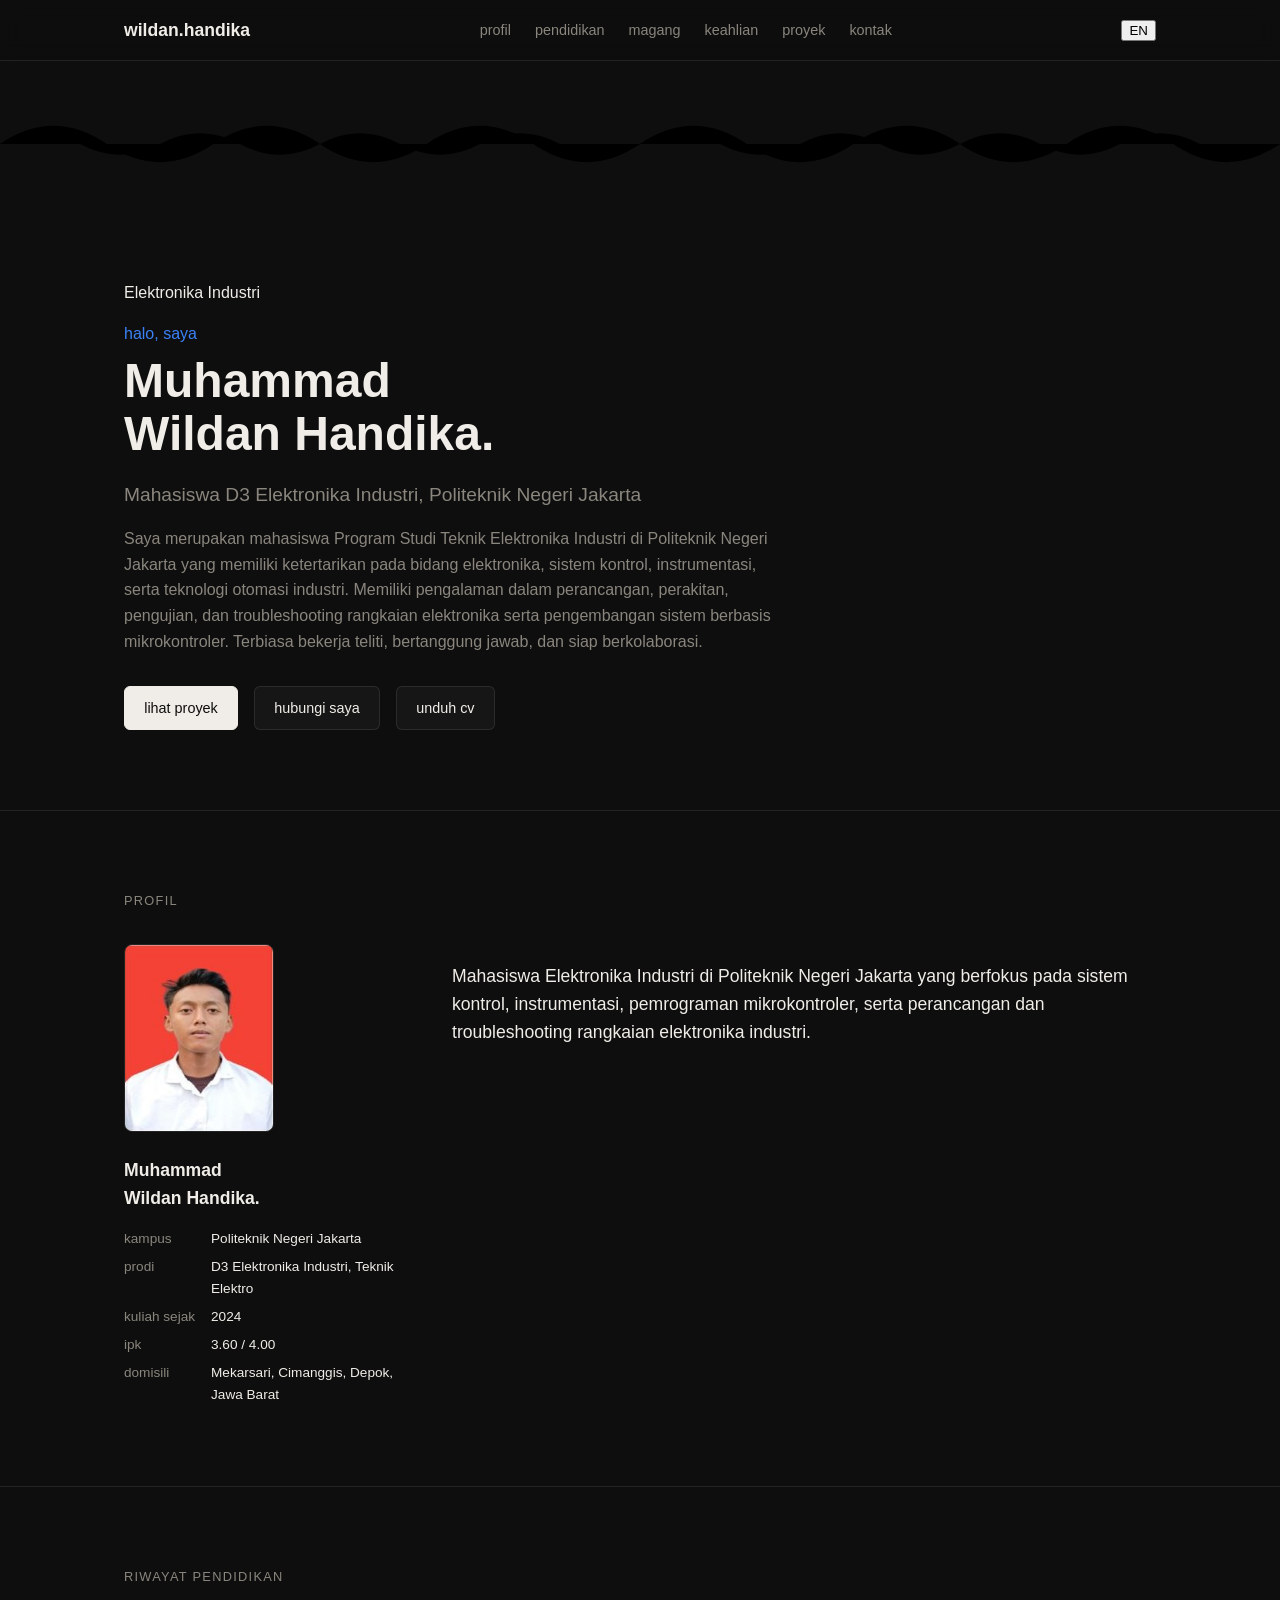
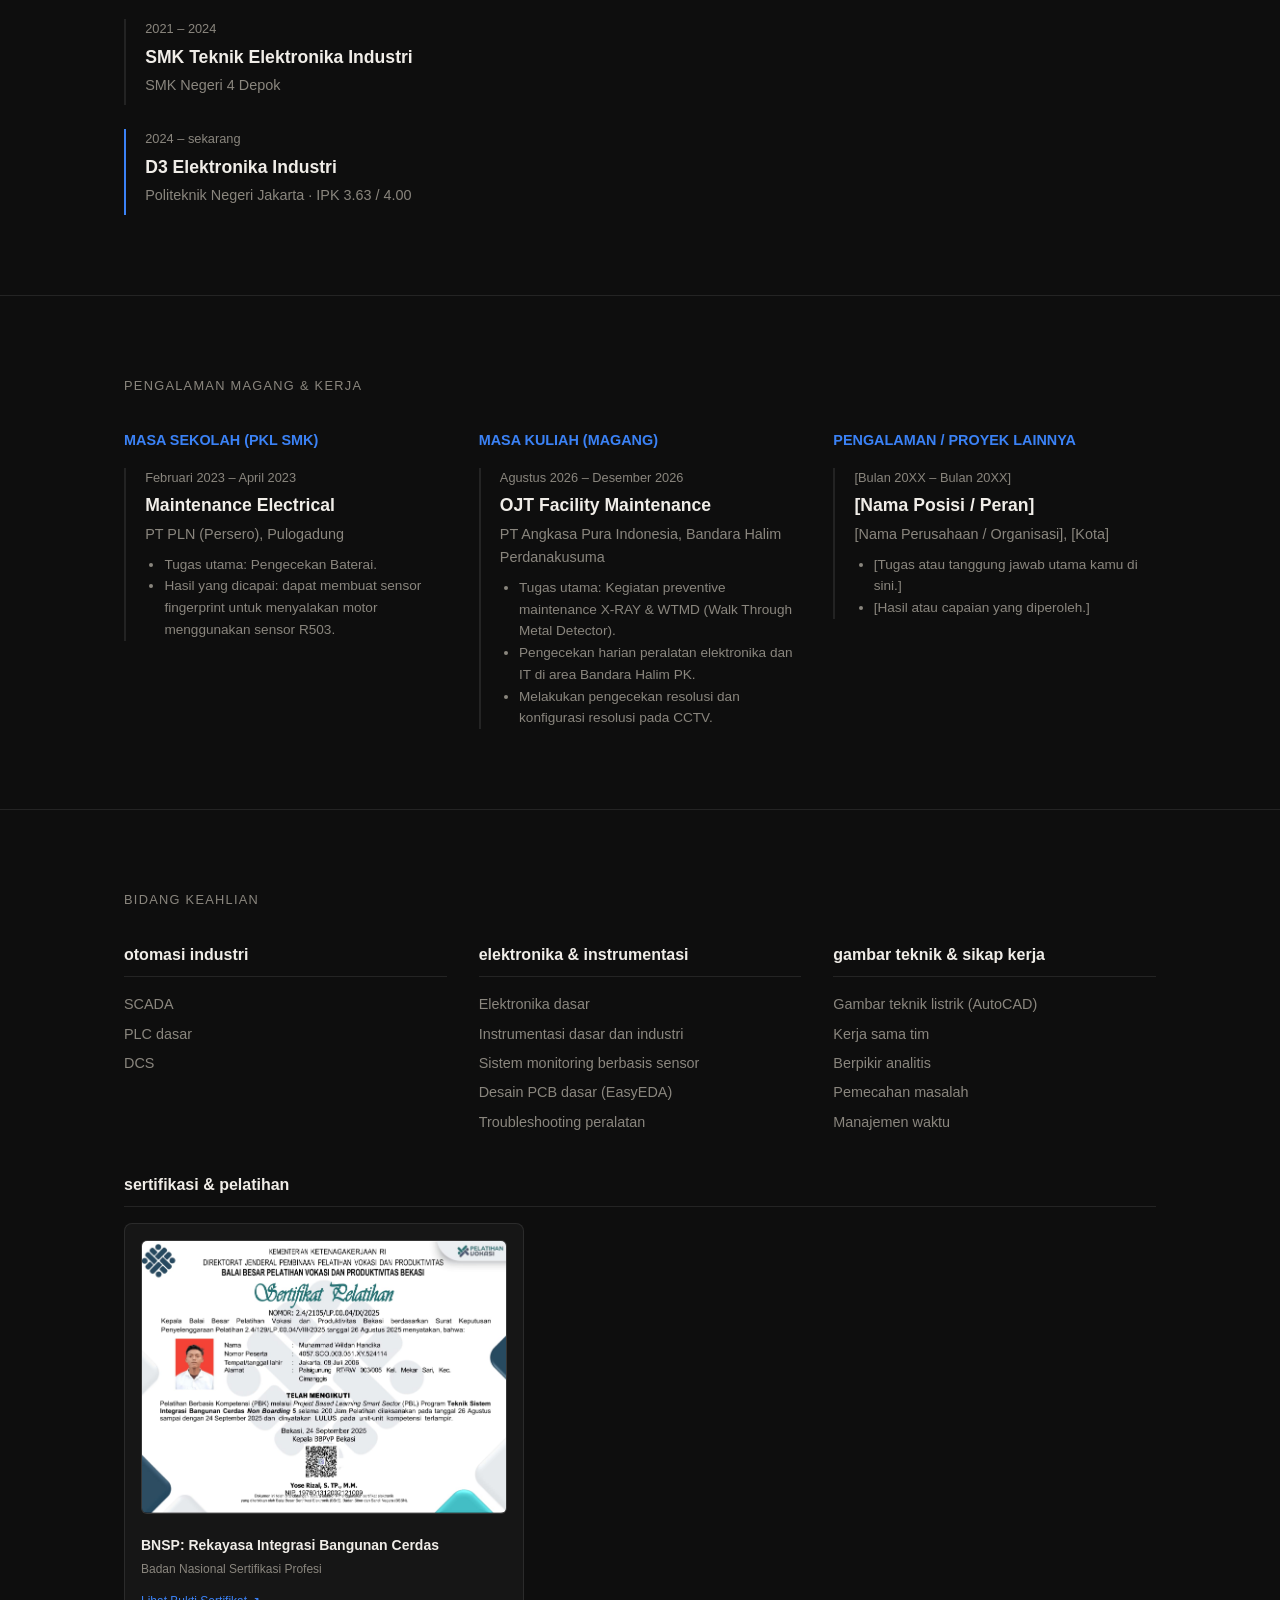
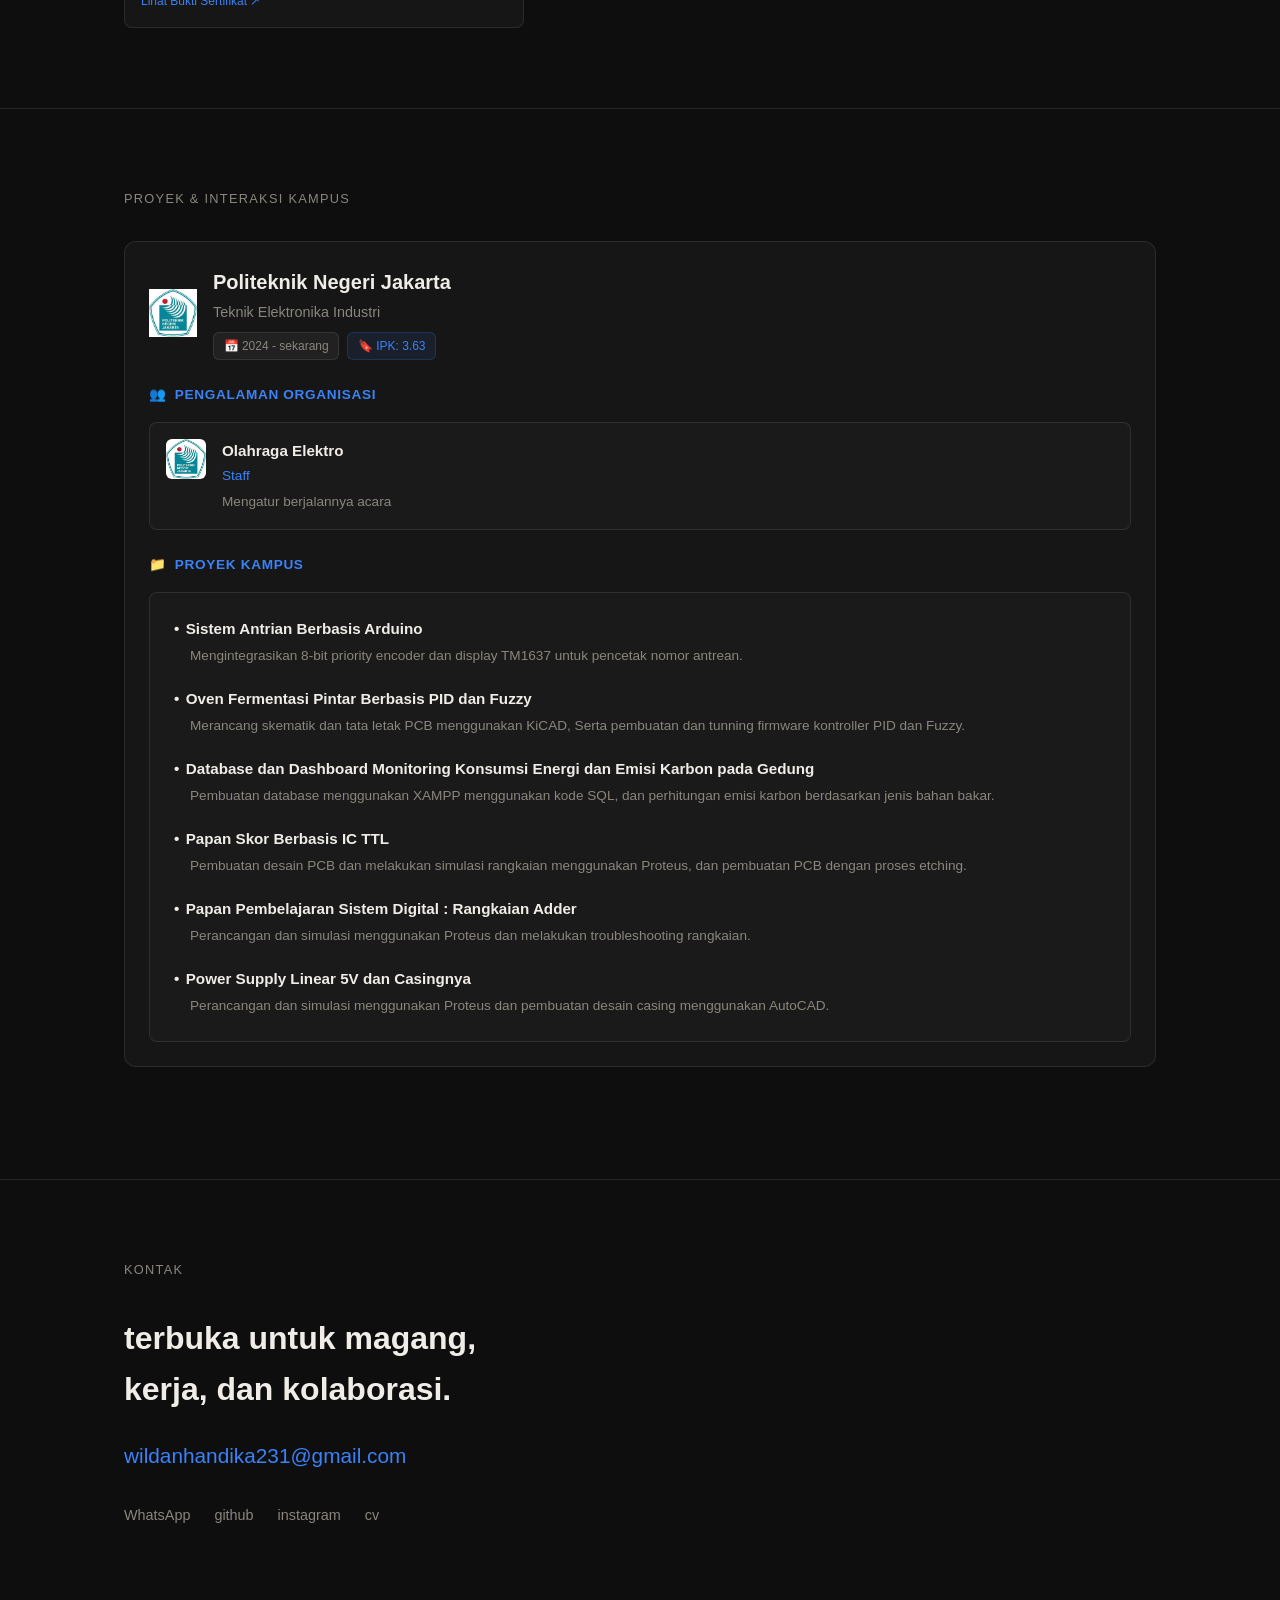
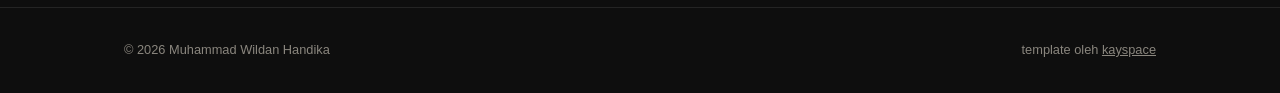
==== index.html @ c62ec589 "Update index.html" ====
<!doctype html>
<html lang="id">
  <head>
    <meta charset="UTF-8" />
    <meta name="viewport" content="width=device-width, initial-scale=1.0" />
    <title>Muhammad Wildan Handika — Elektronika Industri</title>
    <meta name="description" content="Portofolio Muhammad Wildan Handika, mahasiswa D3 Elektronika Industri, Politeknik Negeri Jakarta" />
    <meta name="author" content="Muhammad Wildan Handika" />
    <meta name="theme-color" content="#0e0e0e" />
    <link rel="icon" href="assets/favicon.svg" type="image/svg+xml" />
    <link rel="stylesheet" href="css/style.css" />
    <script>if (!matchMedia("(prefers-reduced-motion: reduce)").matches) document.documentElement.classList.add("js-anim");</script>
  </head>

  <body>
    <div class="progress" aria-hidden="true"></div>
    <nav class="nav">
      <div class="nav-inner">
        <a href="#beranda" class="logo">wildan.handika</a>
        <ul class="nav-links">
          <li><a href="#profil" data-id="profil" data-en="profile">profil</a></li>
          <li><a href="#pendidikan" data-id="pendidikan" data-en="education">pendidikan</a></li>
          <li><a href="#magang" data-id="magang" data-en="internship">magang</a></li>
          <li><a href="#keahlian" data-id="keahlian" data-en="skills">keahlian</a></li>
          <li><a href="#proyek" data-id="proyek" data-en="projects">proyek</a></li>
          <li><a href="#kontak" data-id="kontak" data-en="contact">kontak</a></li>
        </ul>
        <!-- Tombol Switch Bahasa -->
        <button id="lang-toggle" class="lang-btn" aria-label="Ganti Bahasa">
          <span id="lang-label">EN</span>
        </button>
      </div>
    </nav>

    <!-- ─── 1. PENGENALAN DIRI ─── -->
    <section id="beranda" class="section">
      <div class="glow" aria-hidden="true"></div>
      <svg class="wave" viewBox="0 0 1200 120" preserveAspectRatio="none" aria-hidden="true"><path /><path /></svg>
      <div class="container hero">
        <!-- Running Text / Typewriter Ditaruh di Paling Atas -->
        <div class="typewriter-container" style="min-height: 1.6em;">
          <span class="typewriter-text" id="typewriter"></span><span class="cursor">&nbsp;</span>
        </div>

        <p class="greeting" data-id="halo, saya" data-en="hello, I am">halo, saya</p>
        <h1 class="hero-title">Muhammad<br /><em>Wildan Handika.</em></h1>

        <p class="hero-role" data-id="Mahasiswa D3 Elektronika Industri, Politeknik Negeri Jakarta" data-en="Industrial Electronics Student at Jakarta State Polytechnic">
          Mahasiswa D3 Elektronika Industri, Politeknik Negeri Jakarta
        </p>
        
        <!-- Deskripsi Lengkap Diri -->
        <p class="hero-desc" 
           data-id="Saya merupakan mahasiswa Program Studi Teknik Elektronika Industri di Politeknik Negeri Jakarta yang memiliki ketertarikan pada bidang elektronika, sistem kontrol, instrumentasi, serta teknologi otomasi industri. Memiliki pengalaman dalam perancangan, perakitan, pengujian, dan troubleshooting rangkaian elektronika serta pengembangan sistem berbasis mikrokontroler. Terbiasa bekerja teliti, bertanggung jawab, dan siap berkolaborasi." 
           data-en="I am an Industrial Electronics Engineering student at Jakarta State Polytechnic with a strong passion for electronics, control systems, instrumentation, and industrial automation. Experienced in designing, assembling, testing, and troubleshooting electronic circuits as well as developing microcontroller-based systems. Detail-oriented, responsible, and ready for team collaboration.">
          Saya merupakan mahasiswa Program Studi Teknik Elektronika Industri di Politeknik Negeri Jakarta yang memiliki ketertarikan pada bidang elektronika, sistem kontrol, instrumentasi, serta teknologi otomasi industri. Memiliki pengalaman dalam perancangan, perakitan, pengujian, dan troubleshooting rangkaian elektronika serta pengembangan sistem berbasis mikrokontroler. Terbiasa bekerja teliti, bertanggung jawab, dan siap berkolaborasi.
        </p>

        <div class="actions">
          <a href="#proyek" class="btn btn-main" data-id="lihat proyek" data-en="view projects">lihat proyek</a>
          <a href="#kontak" class="btn" data-id="hubungi saya" data-en="contact me">hubungi saya</a>
          <a href="assets/cv/CV_WILDAN.pdf" class="btn" data-id="unduh cv" data-en="download cv">unduh cv</a>
        </div>
      </div>
    </section>

    <!-- ─── 2. PROFIL ─── -->
    <section id="profil" class="section">
      <div class="container">
        <div class="label" data-id="profil" data-en="profile">profil</div>
        <div class="profile-grid">
          <div>
            <img class="foto" src="assets/img/foto-profil.jpg" alt="Foto Muhammad Wildan Handika" width="150" height="188" loading="lazy" />
            <div class="profile-name">Muhammad<br /><em>Wildan Handika.</em></div>
            <dl class="facts">
              <dt data-id="kampus" data-en="campus">kampus</dt><dd>Politeknik Negeri Jakarta</dd>
              <dt data-id="prodi" data-en="major">prodi</dt><dd data-id="D3 Elektronika Industri, Teknik Elektro" data-en="Diploma in Industrial Electronics, Electrical Engineering">D3 Elektronika Industri, Teknik Elektro</dd>
              <dt data-id="kuliah sejak" data-en="enrolled">kuliah sejak</dt><dd>2024</dd>
              <dt>ipk</dt><dd><span data-count="3.63">3.63</span> / 4.00</dd>
              <dt data-id="domisili" data-en="domicile">domisili</dt><dd>Mekarsari, Cimanggis, Depok, Jawa Barat</dd>
            </dl>
          </div>
          <div>
            <p class="about-p">
              <span data-id="Mahasiswa Elektronika Industri di Politeknik Negeri Jakarta yang berfokus pada sistem kontrol, instrumentasi, pemrograman mikrokontroler, serta perancangan dan troubleshooting rangkaian elektronika industri." 
                    data-en="Industrial Electronics student at Jakarta State Polytechnic focusing on control systems, instrumentation, microcontroller programming, as well as designing and troubleshooting industrial electronic circuits.">
                Mahasiswa Elektronika Industri di Politeknik Negeri Jakarta yang berfokus pada sistem kontrol, instrumentasi, pemrograman mikrokontroler, serta perancangan dan troubleshooting rangkaian elektronika industri.
              </span>
            </p>
          </div>
        </div>
      </div>
    </section>

    <!-- ─── 3. RIWAYAT PENDIDIKAN ─── -->
    <section id="pendidikan" class="section">
      <div class="container">
        <div class="label" data-id="riwayat pendidikan" data-en="education history">riwayat pendidikan</div>
        <div class="timeline">
          <div class="tl-item">
            <div class="tl-date">2021 – 2024</div>
            <h3 class="tl-title" data-id="SMK Teknik Elektronika Industri" data-en="Vocational High School - Industrial Electronics">SMK Teknik Elektronika Industri</h3>
            <div class="tl-org muted">SMK Negeri 4 Depok</div>
            <ul class="tl-list"></ul>
          </div>
          <div class="tl-item now">
            <div class="tl-date" data-id="2024 – sekarang" data-en="2024 – present">2024 – sekarang</div>
            <h3 class="tl-title" data-id="D3 Elektronika Industri" data-en="Diploma in Industrial Electronics">D3 Elektronika Industri</h3>
            <div class="tl-org muted">Politeknik Negeri Jakarta · IPK 3.63 / 4.00</div>
            <ul class="tl-list"></ul>
          </div>
        </div>
      </div>
    </section>

    <!-- ─── 4. PENGALAMAN MAGANG (3 KOLOM) ─── -->
    <section id="magang" class="section">
      <div class="container">
        <div class="label" data-id="pengalaman magang & kerja" data-en="internship & work experience">pengalaman magang &amp; kerja</div>
        <div class="three-col">
          <!-- Kolom 1 -->
          <div>
            <div class="sub" data-id="masa sekolah (pkl smk)" data-en="high school internship">masa sekolah (pkl smk)</div>
            <div class="timeline">
              <div class="tl-item">
                <div class="tl-date" data-id="Februari 2023 – April 2023" data-en="February 2023 – April 2023">Februari 2023 – April 2023</div>
                <h3 class="tl-title">Maintenance Electrical</h3>
                <div class="tl-org muted">PT PLN (Persero), Pulogadung</div>
                <ul class="tl-list">
                  <li data-id="Tugas utama: Pengecekan Baterai." data-en="Main duty: Battery Checking.">Tugas utama: Pengecekan Baterai.</li>
                  <li data-id="Hasil yang dicapai: dapat membuat sensor fingerprint untuk menyalakan motor menggunakan sensor R503." data-en="Achievement: Successfully created a fingerprint sensor system to start a motorcycle using the R503 sensor.">Hasil yang dicapai: dapat membuat sensor fingerprint untuk menyalakan motor menggunakan sensor R503.</li>
                </ul>
              </div>
            </div>
          </div>

          <!-- Kolom 2 -->
          <div>
            <div class="sub" data-id="masa kuliah (magang)" data-en="college internship">masa kuliah (magang)</div>
            <div class="timeline">
              <div class="tl-item">
                <div class="tl-date" data-id="Agustus 2026 – Desember 2026" data-en="August 2026 – December 2026">Agustus 2026 – Desember 2026</div>
                <h3 class="tl-title">OJT Facility Maintenance</h3>
                <div class="tl-org muted">PT Angkasa Pura Indonesia, Bandara Halim Perdanakusuma</div>
                <ul class="tl-list">
                  <li data-id="Tugas utama: Kegiatan preventive maintenance X-RAY & WTMD (Walk Through Metal Detector)." data-en="Main duty: Preventive maintenance for X-RAY & WTMD (Walk Through Metal Detector).">Tugas utama: Kegiatan preventive maintenance X-RAY &amp; WTMD (Walk Through Metal Detector).</li>
                  <li data-id="Pengecekan harian peralatan elektronika dan IT di area Bandara Halim PK." data-en="Daily inspection of electronic and IT equipment at Halim PK Airport.">Pengecekan harian peralatan elektronika dan IT di area Bandara Halim PK.</li>
                  <li data-id="Melakukan pengecekan resolusi dan konfigurasi resolusi pada CCTV." data-en="Checking resolution and configuring settings for CCTV cameras.">Melakukan pengecekan resolusi dan konfigurasi resolusi pada CCTV.</li>
                </ul>
              </div>
            </div>
          </div>

          <!-- Kolom 3 -->
          <div>
            <div class="sub" data-id="pengalaman / proyek lainnya" data-en="other experiences / projects">pengalaman / proyek lainnya</div>
            <div class="timeline">
              <div class="tl-item">
                <div class="tl-date">[Bulan 20XX – Bulan 20XX]</div>
                <h3 class="tl-title">[Nama Posisi / Peran]</h3>
                <div class="tl-org muted">[Nama Perusahaan / Organisasi], [Kota]</div>
                <ul class="tl-list">
                  <li>[Tugas atau tanggung jawab utama kamu di sini.]</li>
                  <li>[Hasil atau capaian yang diperoleh.]</li>
                </ul>
              </div>
            </div>
          </div>
        </div>
      </div>
    </section>

    <!-- ─── 5. BIDANG KEAHLIAN & SERTIFIKASI ─── -->
    <section id="keahlian" class="section">
      <div class="container">
        <div class="label" data-id="bidang keahlian" data-en="skills & expertise">bidang keahlian</div>
        <div class="skills-grid">
          <div class="skill-col">
            <h3 data-id="otomasi industri" data-en="industrial automation">otomasi industri</h3>
            <ul>
              <li>SCADA</li>
              <li data-id="PLC dasar" data-en="Basic PLC">PLC dasar</li>
              <li>DCS</li>
            </ul>
          </div>
          <div class="skill-col">
            <h3 data-id="elektronika & instrumentasi" data-en="electronics & instrumentation">elektronika &amp; instrumentasi</h3>
            <ul>
              <li data-id="Elektronika dasar" data-en="Basic Electronics">Elektronika dasar</li>
              <li data-id="Instrumentasi dasar dan industri" data-en="Basic & Industrial Instrumentation">Instrumentasi dasar dan industri</li>
              <li data-id="Sistem monitoring berbasis sensor" data-en="Sensor-based Monitoring Systems">Sistem monitoring berbasis sensor</li>
              <li data-id="Desain PCB dasar (EasyEDA)" data-en="Basic PCB Design (EasyEDA)">Desain PCB dasar (EasyEDA)</li>
              <li data-id="Troubleshooting peralatan" data-en="Equipment Troubleshooting">Troubleshooting peralatan</li>
            </ul>
          </div>
          <div class="skill-col">
            <h3 data-id="gambar teknik & sikap kerja" data-en="technical drawing & soft skills">gambar teknik &amp; sikap kerja</h3>
            <ul>
              <li data-id="Gambar teknik listrik (AutoCAD)" data-en="Electrical Drawing (AutoCAD)">Gambar teknik listrik (AutoCAD)</li>
              <li data-id="Kerja sama tim" data-en="Teamwork">Kerja sama tim</li>
              <li data-id="Berpikir analitis" data-en="Analytical Thinking">Berpikir analitis</li>
              <li data-id="Pemecahan masalah" data-en="Problem Solving">Pemecahan masalah</li>
              <li data-id="Manajemen waktu" data-en="Time Management">Manajemen waktu</li>
            </ul>
          </div>

          <!-- Sertifikasi -->
          <div class="skill-col" style="grid-column: 1 / -1">
            <h3 data-id="sertifikasi & pelatihan" data-en="certifications & training">sertifikasi &amp; pelatihan</h3>
            <div class="cert-grid">
              <div class="cert-card">
                <a href="assets/img/sertifikat-1.png" target="_blank" rel="noopener">
                  <img class="cert-img" src="assets/img/sertifikat-1.png" alt="Sertifikat 1" loading="lazy" />
                </a>
                <div class="cert-title">BNSP: Rekayasa Integrasi Bangunan Cerdas</div>
                <div class="cert-issuer">Badan Nasional Sertifikasi Profesi</div>
                <a href="assets/img/sertifikat-1.png" target="_blank" rel="noopener" class="cert-link" data-id="Lihat Bukti Sertifikat ↗" data-en="View Certificate ↗">
                  Lihat Bukti Sertifikat ↗
                </a>
              </div>
            </div>
          </div>
        </div>
      </div>
    </section>

    <!-- ─── 6. PROYEK KAMPUS ─── -->
    <section id="proyek" class="section">
      <div class="container">
        <div class="label" data-id="proyek & interaksi kampus" data-en="campus projects & involvement">proyek &amp; interaksi kampus</div>

        <div class="campus-card">
          <!-- Header Kampus -->
          <div class="campus-header">
            <img class="campus-logo" src="assets/img/logo-pnj.png" alt="Logo PNJ" />
            <div class="campus-info">
              <h2>Politeknik Negeri Jakarta</h2>
              <p data-id="Teknik Elektronika Industri" data-en="Industrial Electronics Engineering">Teknik Elektronika Industri</p>
              <div class="campus-badges">
                <span class="badge" data-id="📅 2024 - sekarang" data-en="📅 2024 - present">📅 2024 - sekarang</span>
                <span class="badge badge-ipk">🔖 IPK: 3.63</span>
              </div>
            </div>
          </div>

          <!-- Pengalaman Organisasi -->
          <div class="org-section">
            <div class="org-section-title" data-id="👥 PENGALAMAN ORGANISASI" data-en="👥 ORGANIZATIONAL EXPERIENCE">
              <span>👥</span> PENGALAMAN ORGANISASI
            </div>
            <div class="org-card">
              <img class="org-logo" src="assets/img/logo-pnj.png" alt="Olahraga Elektro" />
              <div class="org-details">
                <h4>Olahraga Elektro</h4>
                <div class="role" data-id="Staff" data-en="Divisi Art Contest">Staff</div>
                <p data-id="Mengatur berjalannya acara" data-en="Managing the execution of the event">Mengatur berjalannya acara</p>
              </div>
            </div>
          </div>

          <!-- Proyek Kampus -->
          <div class="org-section" style="margin-bottom: 0;">
            <div class="org-section-title" data-id="📁 PROYEK KAMPUS" data-en="📁 CAMPUS PROJECTS">
              <span>📁</span> PROYEK KAMPUS
            </div>
            <div class="campus-projects-box">
              <ul class="project-list-items">
                <li>
                  <h4 data-id="Sistem Antrian Berbasis Arduino" data-en="Arduino-Based Queue System">Sistem Antrian Berbasis Arduino</h4>
                  <p data-id="Mengintegrasikan 8-bit priority encoder dan display TM1637 untuk pencetak nomor antrean." data-en="Integrating an 8-bit priority encoder and TM1637 display for queue number printing.">Mengintegrasikan 8-bit priority encoder dan display TM1637 untuk pencetak nomor antrean.</p>
                </li>
                <li>
                  <h4 data-id="Oven Fermentasi Pintar Berbasis PID dan Fuzzy" data-en="Smart Fermentation Oven Based on PID and Fuzzy">Oven Fermentasi Pintar Berbasis PID dan Fuzzy</h4>
                  <p data-id="Merancang skematik dan tata letak PCB menggunakan KiCAD, Serta pembuatan dan tunning firmware kontroller PID dan Fuzzy." data-en="Designing schematics and PCB layout using KiCAD, along with firmware development and tuning for PID and Fuzzy controllers.">Merancang skematik dan tata letak PCB menggunakan KiCAD, Serta pembuatan dan tunning firmware kontroller PID dan Fuzzy.</p>
                </li>
                <li>
                  <h4 data-id="Database dan Dashboard Monitoring Konsumsi Energi dan Emisi Karbon pada Gedung" data-en="Database & Dashboard for Building Energy Consumption & Carbon Emission Monitoring">Database dan Dashboard Monitoring Konsumsi Energi dan Emisi Karbon pada Gedung</h4>
                  <p data-id="Pembuatan database menggunakan XAMPP menggunakan kode SQL, dan perhitungan emisi karbon berdasarkan jenis bahan bakar." data-en="Database creation using XAMPP with SQL, and calculating carbon emissions based on fuel types.">Pembuatan database menggunakan XAMPP menggunakan kode SQL, dan perhitungan emisi karbon berdasarkan jenis bahan bakar.</p>
                </li>
                <li>
                  <h4 data-id="Papan Skor Berbasis IC TTL" data-en="TTL IC-Based Scoreboard">Papan Skor Berbasis IC TTL</h4>
                  <p data-id="Pembuatan desain PCB dan melakukan simulasi rangkaian menggunakan proteus dan pembuatan PCB dengan proses etching." data-en="Designing PCB, simulating circuits using Proteus, and manufacturing PCBs via the etching process.">Pembuatan desain PCB dan melakukan simulasi rangkaian menggunakan Proteus, dan pembuatan PCB dengan proses etching.</p>
                </li>
                <li>
                  <h4 data-id="Papan Pembelajaran Sistem Digital : Rangkaian Adder" data-en="Digital System Learning Board: Adder Circuit">Papan Pembelajaran Sistem Digital : Rangkaian Adder</h4>
                  <p data-id="Perancangan dan simulasi menggunakan proteus dan melakukan troubleshooting rangkaian." data-en="Design and simulation using Proteus, along with circuit troubleshooting.">Perancangan dan simulasi menggunakan Proteus dan melakukan troubleshooting rangkaian.</p>
                </li>
                <li>
                  <h4 data-id="Power Supply Linear 5V dan Casingnya" data-en="5V Linear Power Supply & Enclosure">Power Supply Linear 5V dan Casingnya</h4>
                  <p data-id="Perancangan dan simulasi menggunakan proteus dan pembuatan desain casing menggunakan autocad." data-en="Design and simulation using Proteus, and enclosure design using AutoCAD.">Perancangan dan simulasi menggunakan Proteus dan pembuatan desain casing menggunakan AutoCAD.</p>
                </li>
              </ul>
            </div>
          </div>

        </div>

      </div>
    </section>

    <!-- ─── 7. KONTAK ─── -->
    <section id="kontak" class="section">
      <div class="container">
        <div class="label" data-id="kontak" data-en="contact">kontak</div>
        <h2 class="contact-head" data-id="terbuka untuk magang, kerja, dan kolaborasi." data-en="open for internships, work, and collaborations.">terbuka untuk magang,<br /><em>kerja, dan kolaborasi.</em></h2>
        <a href="mailto:wildanhandika231@gmail.com" class="contact-email">wildanhandika231@gmail.com</a>
        <div class="social">
          <a href="https://wa.me/628570175426" target="_blank" rel="noopener">WhatsApp</a>
          <a href="https://github.com/wildanhandika231-bit" target="_blank" rel="noopener">github</a>
          <a href="https://www.instagram.com/wldnhndk_/" target="_blank" rel="noopener">instagram</a>
          <a href="assets/cv/CV_WILDAN.pdf">cv</a>
        </div>
      </div>
    </section>

    <footer>
      <div class="container">
        <span>© 2026 Muhammad Wildan Handika</span>
        <span>template oleh <a href="https://kayspace.vercel.app" target="_blank" rel="noopener">kayspace</a></span>
      </div>
    </footer>

    <script src="js/script.js"></script>
  </body>
</html>
---- css/style.css ----
:root {
  --bg: #0e0e0e;
  --surface: #161616;
  --text: #f0ede8;
  --muted: #8a867e;
  --border: rgba(255, 255, 255, 0.09);
  --accent: #3b82f6;
  --container: 1080px;
}

*, *::before, *::after {
  box-sizing: border-box;
}

html {
  scroll-behavior: smooth;
  background-color: var(--bg);
  color: var(--text);
  font-family: -apple-system, BlinkMacSystemFont, "Segoe UI", Roboto, Helvetica, Arial, sans-serif;
}

body {
  margin: 0;
  padding: 0;
  line-height: 1.6;
}

em {
  font-style: normal;
}

/* Navbar */
.nav {
  position: fixed;
  top: 0;
  left: 0;
  right: 0;
  z-index: 100;
  background: rgba(14, 14, 14, 0.85);
  backdrop-filter: blur(10px);
  border-bottom: 1px solid var(--border);
}

.nav-inner {
  max-width: var(--container);
  margin: 0 auto;
  padding: 1rem 1.5rem;
  display: flex;
  justify-content: space-between;
  align-items: center;
}

.logo {
  color: var(--text);
  font-weight: 700;
  text-decoration: none;
  font-size: 1.1rem;
}

.nav-links {
  list-style: none;
  display: flex;
  gap: 1.5rem;
  margin: 0;
  padding: 0;
}

.nav-links a {
  color: var(--muted);
  text-decoration: none;
  font-size: 0.9rem;
  transition: color 0.2s;
}

.nav-links a:hover {
  color: var(--text);
}

/* Main Container & Sections */
.container {
  max-width: var(--container);
  margin: 0 auto;
  padding: 0 1.5rem;
}

.section {
  padding: 5rem 0;
  border-bottom: 1px solid var(--border);
  position: relative;
}

.label {
  font-size: 0.8rem;
  text-transform: uppercase;
  letter-spacing: 0.1em;
  color: var(--muted);
  margin-bottom: 2rem;
}

/* Hero Section */
.hero {
  padding-top: 4rem;
}

.greeting {
  color: var(--accent);
  font-size: 1rem;
  margin-bottom: 0.5rem;
}

.hero-title {
  font-size: 3rem;
  line-height: 1.1;
  margin: 0 0 1rem;
  font-weight: 700;
}

.hero-role {
  font-size: 1.2rem;
  color: var(--muted);
  margin-bottom: 1rem;
}

.hero-desc {
  max-width: 650px;
  color: var(--muted);
  margin-bottom: 2rem;
}

.actions {
  display: flex;
  gap: 1rem;
  flex-wrap: wrap;
}

.btn {
  display: inline-block;
  padding: 0.6rem 1.2rem;
  border-radius: 6px;
  border: 1px solid var(--border);
  color: var(--text);
  text-decoration: none;
  font-size: 0.9rem;
  background: var(--surface);
  transition: background 0.2s, border-color 0.2s;
}

.btn:hover {
  border-color: var(--text);
}

.btn-main {
  background: var(--text);
  color: var(--bg);
  border-color: var(--text);
}

.btn-main:hover {
  background: #e0ddd8;
}

/* Profil Grid */
.profile-grid {
  display: grid;
  grid-template-columns: 280px 1fr;
  gap: 3rem;
}

.foto {
  border-radius: 8px;
  margin-bottom: 1rem;
  border: 1px solid var(--border);
}

.profile-name {
  font-weight: 600;
  font-size: 1.1rem;
  margin-bottom: 1rem;
}

.facts {
  display: grid;
  grid-template-columns: auto 1fr;
  gap: 0.4rem 1rem;
  font-size: 0.85rem;
  margin: 0;
}

.facts dt {
  color: var(--muted);
}

.facts dd {
  margin: 0;
}

.about-p {
  font-size: 1.1rem;
  color: var(--muted);
}

.about-p span {
  color: var(--text);
}

/* Timeline Pendidikan & Magang */
.timeline {
  display: flex;
  flex-direction: column;
  gap: 1.5rem;
}

.tl-item {
  border-left: 2px solid var(--border);
  padding-left: 1.2rem;
}

.tl-item.now {
  border-left-color: var(--accent);
}

.tl-date {
  font-size: 0.8rem;
  color: var(--muted);
}

.tl-title {
  margin: 0.2rem 0;
  font-size: 1.1rem;
}

.muted {
  color: var(--muted);
  font-size: 0.9rem;
}

.tl-list {
  margin: 0.5rem 0 0;
  padding-left: 1.2rem;
  font-size: 0.85rem;
  color: var(--muted);
}

/* Layout 3 Kolom */
.three-col {
  display: grid;
  grid-template-columns: repeat(3, 1fr);
  gap: 2rem;
}

.sub {
  font-size: 0.9rem;
  font-weight: 600;
  margin-bottom: 1rem;
  color: var(--accent);
  text-transform: uppercase;
}

/* Keahlian & Sertifikat */
.skills-grid {
  display: grid;
  grid-template-columns: repeat(3, 1fr);
  gap: 2rem;
}

.skill-col h3 {
  font-size: 1rem;
  margin-top: 0;
  border-bottom: 1px solid var(--border);
  padding-bottom: 0.5rem;
}

.skill-col ul {
  list-style: none;
  padding: 0;
  margin: 0;
  font-size: 0.9rem;
  color: var(--muted);
}

.skill-col li {
  margin-bottom: 0.4rem;
}

.cert-grid {
  display: grid;
  grid-template-columns: minmax(280px, 400px);
  gap: 1.5rem;
  margin-top: 1rem;
}

.cert-card {
  border: 1px solid var(--border);
  border-radius: 8px;
  padding: 1rem;
  background: var(--surface);
  display: flex;
  flex-direction: column;
}

.cert-img {
  width: 100%;
  height: auto;
  aspect-ratio: 4 / 3;
  object-fit: cover;
  border-radius: 6px;
  border: 1px solid var(--border);
  margin-bottom: 0.75rem;
  background: #222;
}

.cert-title {
  font-size: 14px;
  font-weight: 600;
  color: var(--text);
  margin-bottom: 0.25rem;
}

.cert-issuer {
  font-size: 12px;
  color: var(--muted);
  margin-bottom: 0.75rem;
}

.cert-link {
  font-size: 12px;
  color: var(--accent);
  text-decoration: none;
  margin-top: auto;
  display: inline-flex;
  align-items: center;
  gap: 4px;
}

.cert-link:hover {
  text-decoration: underline;
}

/* Tampilan Proyek & Kampus */
.campus-card {
  background: var(--surface);
  border: 1px solid var(--border);
  border-radius: 12px;
  padding: 1.5rem;
  margin-bottom: 2rem;
}

.campus-header {
  display: flex;
  align-items: center;
  gap: 1rem;
  margin-bottom: 1.5rem;
}

.campus-logo {
  width: 48px;
  height: 48px;
  object-fit: contain;
}

.campus-info h2 {
  font-size: 1.25rem;
  font-weight: 600;
  color: var(--text);
  margin: 0;
}

.campus-info p {
  font-size: 0.9rem;
  color: var(--muted);
  margin: 0.2rem 0 0.5rem;
}

.campus-badges {
  display: flex;
  gap: 0.5rem;
  align-items: center;
}

.badge {
  font-size: 0.75rem;
  padding: 0.2rem 0.6rem;
  border-radius: 6px;
  background: rgba(255, 255, 255, 0.05);
  color: var(--muted);
  border: 1px solid var(--border);
}

.badge-ipk {
  background: rgba(59, 130, 246, 0.1);
  color: var(--accent);
  border-color: rgba(59, 130, 246, 0.2);
}

.org-section {
  margin-top: 1.5rem;
  margin-bottom: 1.5rem;
}

.org-section-title {
  font-size: 0.85rem;
  font-weight: 600;
  text-transform: uppercase;
  color: var(--accent);
  letter-spacing: 0.05em;
  margin-bottom: 1rem;
  display: flex;
  align-items: center;
  gap: 0.5rem;
}

.org-card {
  background: rgba(255, 255, 255, 0.02);
  border: 1px solid var(--border);
  border-radius: 8px;
  padding: 1rem;
  display: flex;
  align-items: flex-start;
  gap: 1rem;
}

.org-logo {
  width: 40px;
  height: 40px;
  border-radius: 6px;
  object-fit: cover;
}

.org-details h4 {
  margin: 0;
  font-size: 0.95rem;
  color: var(--text);
}

.org-details .role {
  font-size: 0.85rem;
  color: var(--accent);
  margin: 0.1rem 0 0.3rem;
}

.org-details p {
  font-size: 0.85rem;
  color: var(--muted);
  margin: 0;
}

.campus-projects-box {
  background: rgba(255, 255, 255, 0.02);
  border: 1px solid var(--border);
  border-radius: 8px;
  padding: 1.5rem;
}

.project-list-items {
  list-style: none;
  padding: 0;
  margin: 0;
}

.project-list-items li {
  margin-bottom: 1.25rem;
}

.project-list-items li:last-child {
  margin-bottom: 0;
}

.project-list-items h4 {
  font-size: 0.95rem;
  color: var(--text);
  margin: 0 0 0.25rem;
  display: flex;
  align-items: center;
  gap: 0.4rem;
}

.project-list-items h4::before {
  content: "•";
  color: var(--text);
}

.project-list-items p {
  font-size: 0.85rem;
  color: var(--muted);
  margin: 0 0 0 1rem;
}

/* Kontak & Footer */
.contact-head {
  font-size: 2rem;
  margin-bottom: 1.5rem;
}

.contact-email {
  display: inline-block;
  font-size: 1.3rem;
  color: var(--accent);
  text-decoration: none;
  margin-bottom: 2rem;
}

.social {
  display: flex;
  gap: 1.5rem;
}

.social a {
  color: var(--muted);
  text-decoration: none;
  font-size: 0.9rem;
}

.social a:hover {
  color: var(--text);
}

footer {
  padding: 2rem 0;
  font-size: 0.8rem;
  color: var(--muted);
}

footer .container {
  display: flex;
  justify-content: space-between;
}

footer a {
  color: var(--muted);
}

/* Responsive Media Queries */
@media (max-width: 900px) {
  .three-col, .skills-grid, .profile-grid {
    grid-template-columns: 1fr;
  }
}
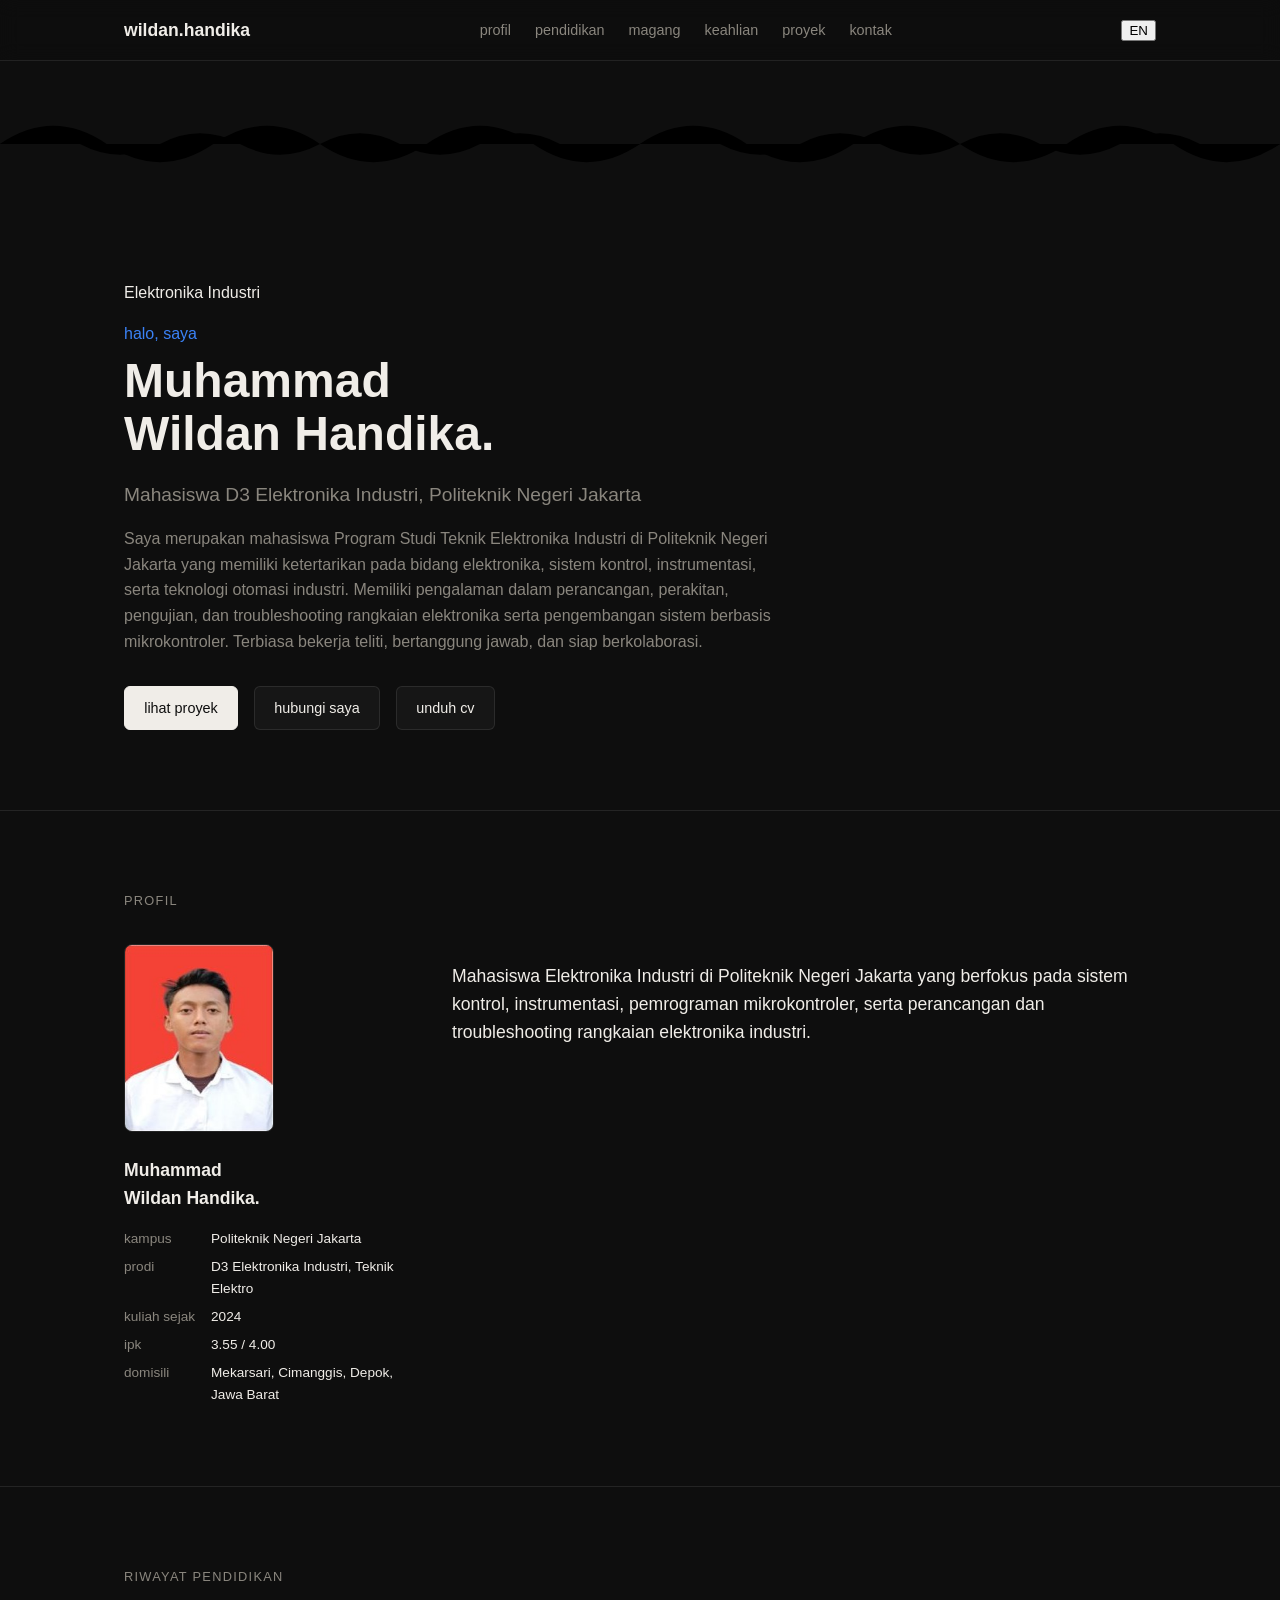
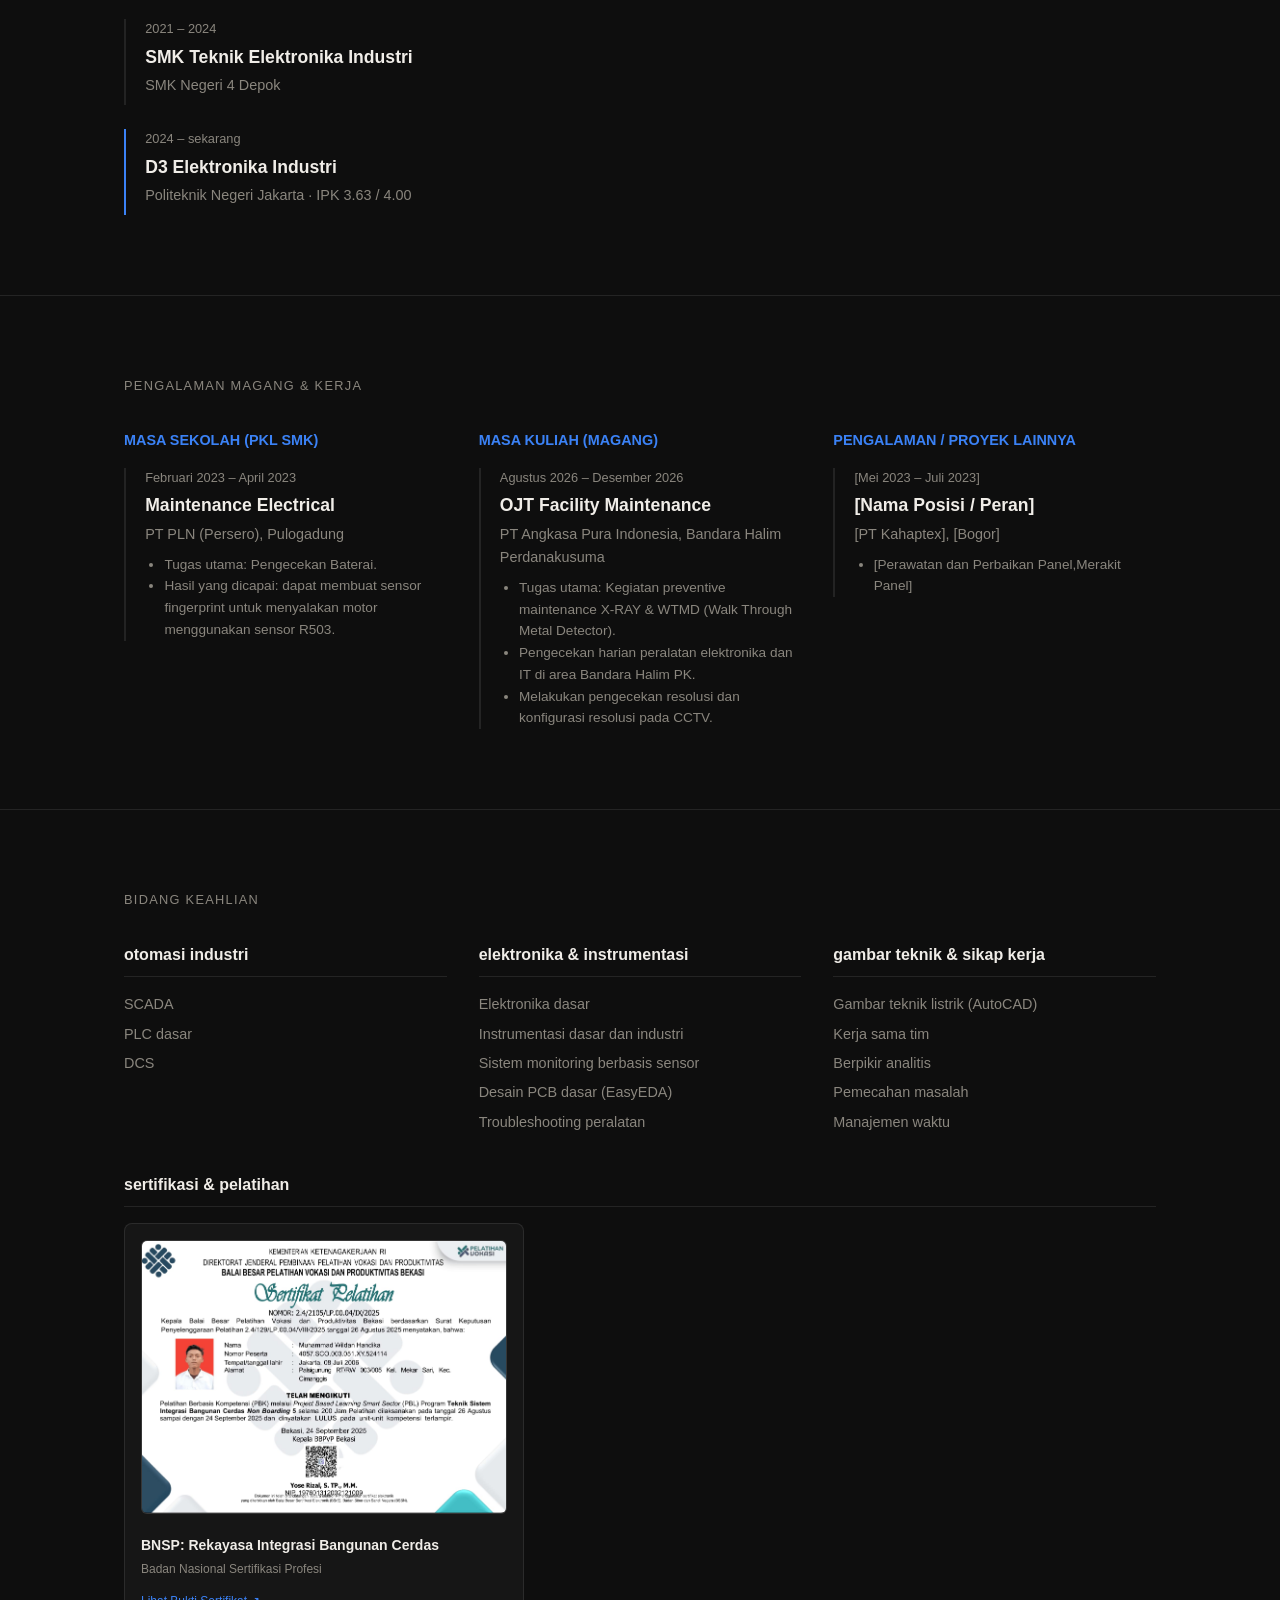
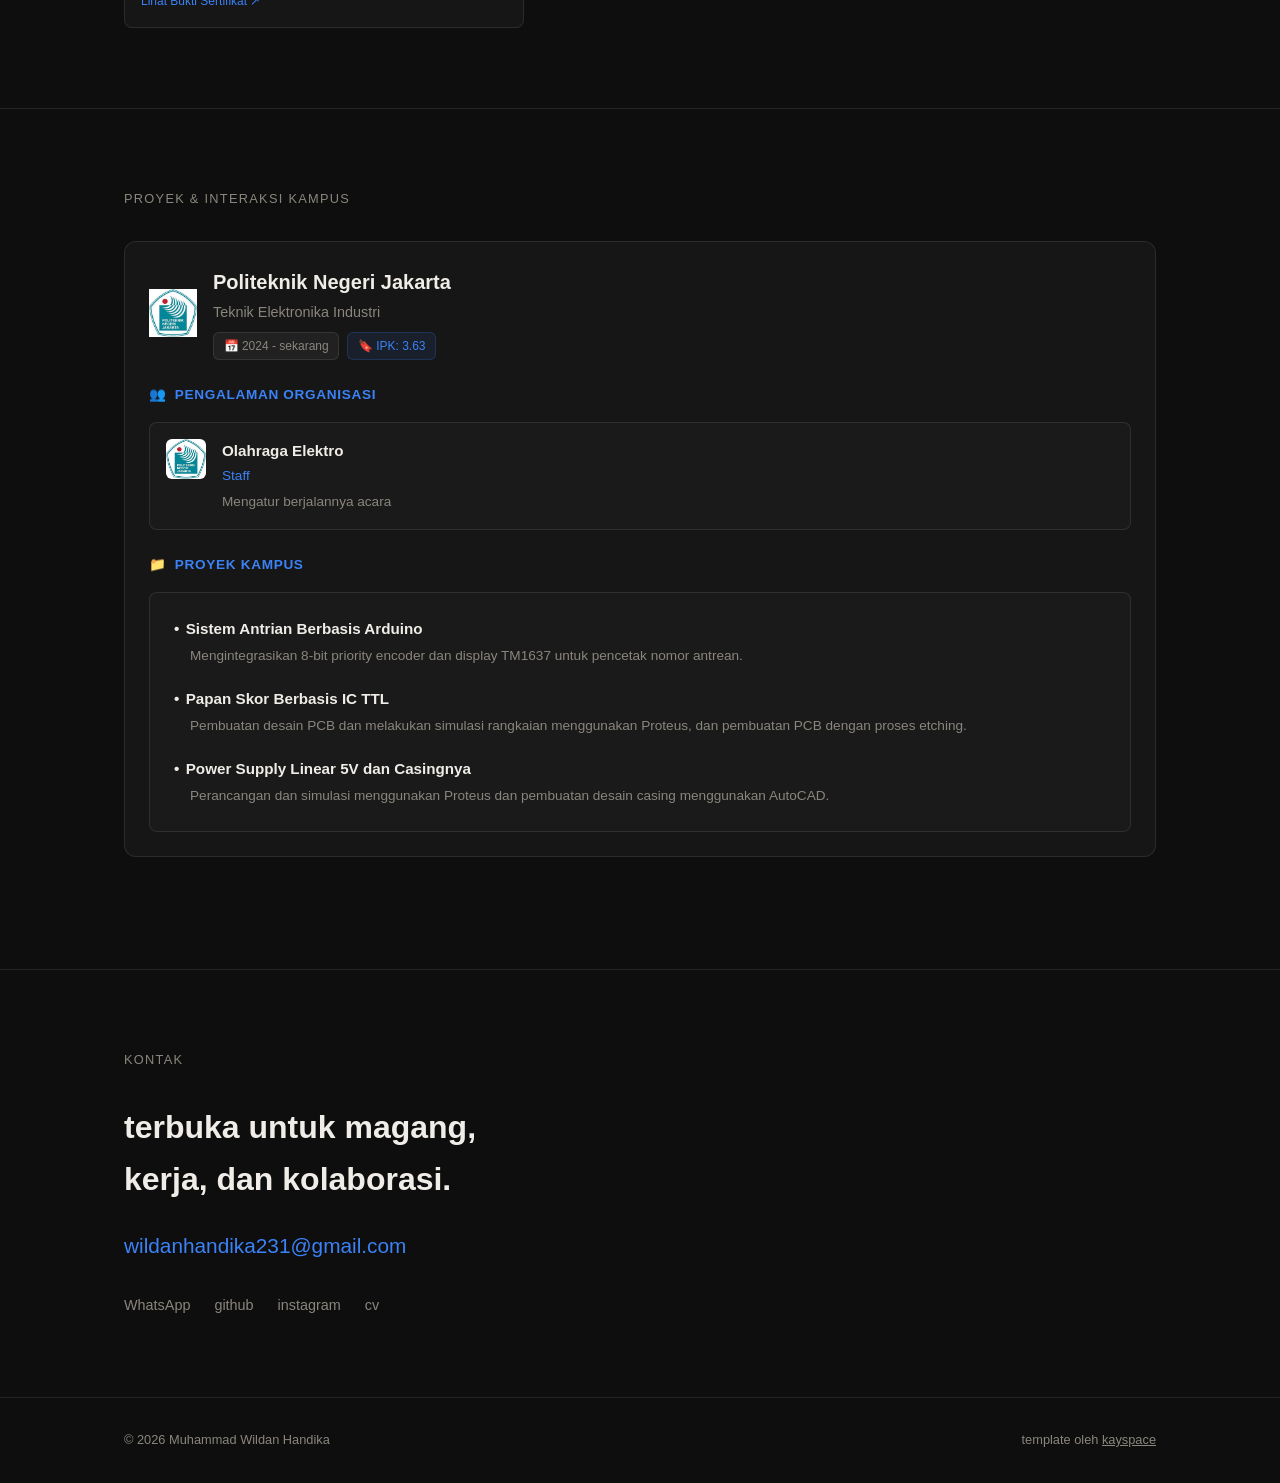
==== commit 1664cbd0: "Update index.html" ====
--- a/index.html
+++ b/index.html
@@ -156,12 +156,11 @@
             <div class="sub" data-id="pengalaman / proyek lainnya" data-en="other experiences / projects">pengalaman / proyek lainnya</div>
             <div class="timeline">
               <div class="tl-item">
-                <div class="tl-date">[Bulan 20XX – Bulan 20XX]</div>
+                <div class="tl-date">[Mei 2023 – Juli 2023]</div>
                 <h3 class="tl-title">[Nama Posisi / Peran]</h3>
-                <div class="tl-org muted">[Nama Perusahaan / Organisasi], [Kota]</div>
+                <div class="tl-org muted">[PT Kahaptex], [Bogor]</div>
                 <ul class="tl-list">
-                  <li>[Tugas atau tanggung jawab utama kamu di sini.]</li>
-                  <li>[Hasil atau capaian yang diperoleh.]</li>
+                  <li>[Perawatan dan Perbaikan Panel,Merakit Panel]</li>
                 </ul>
               </div>
             </div>
@@ -270,20 +269,8 @@
                   <p data-id="Mengintegrasikan 8-bit priority encoder dan display TM1637 untuk pencetak nomor antrean." data-en="Integrating an 8-bit priority encoder and TM1637 display for queue number printing.">Mengintegrasikan 8-bit priority encoder dan display TM1637 untuk pencetak nomor antrean.</p>
                 </li>
                 <li>
-                  <h4 data-id="Oven Fermentasi Pintar Berbasis PID dan Fuzzy" data-en="Smart Fermentation Oven Based on PID and Fuzzy">Oven Fermentasi Pintar Berbasis PID dan Fuzzy</h4>
-                  <p data-id="Merancang skematik dan tata letak PCB menggunakan KiCAD, Serta pembuatan dan tunning firmware kontroller PID dan Fuzzy." data-en="Designing schematics and PCB layout using KiCAD, along with firmware development and tuning for PID and Fuzzy controllers.">Merancang skematik dan tata letak PCB menggunakan KiCAD, Serta pembuatan dan tunning firmware kontroller PID dan Fuzzy.</p>
-                </li>
-                <li>
-                  <h4 data-id="Database dan Dashboard Monitoring Konsumsi Energi dan Emisi Karbon pada Gedung" data-en="Database & Dashboard for Building Energy Consumption & Carbon Emission Monitoring">Database dan Dashboard Monitoring Konsumsi Energi dan Emisi Karbon pada Gedung</h4>
-                  <p data-id="Pembuatan database menggunakan XAMPP menggunakan kode SQL, dan perhitungan emisi karbon berdasarkan jenis bahan bakar." data-en="Database creation using XAMPP with SQL, and calculating carbon emissions based on fuel types.">Pembuatan database menggunakan XAMPP menggunakan kode SQL, dan perhitungan emisi karbon berdasarkan jenis bahan bakar.</p>
-                </li>
-                <li>
                   <h4 data-id="Papan Skor Berbasis IC TTL" data-en="TTL IC-Based Scoreboard">Papan Skor Berbasis IC TTL</h4>
                   <p data-id="Pembuatan desain PCB dan melakukan simulasi rangkaian menggunakan proteus dan pembuatan PCB dengan proses etching." data-en="Designing PCB, simulating circuits using Proteus, and manufacturing PCBs via the etching process.">Pembuatan desain PCB dan melakukan simulasi rangkaian menggunakan Proteus, dan pembuatan PCB dengan proses etching.</p>
-                </li>
-                <li>
-                  <h4 data-id="Papan Pembelajaran Sistem Digital : Rangkaian Adder" data-en="Digital System Learning Board: Adder Circuit">Papan Pembelajaran Sistem Digital : Rangkaian Adder</h4>
-                  <p data-id="Perancangan dan simulasi menggunakan proteus dan melakukan troubleshooting rangkaian." data-en="Design and simulation using Proteus, along with circuit troubleshooting.">Perancangan dan simulasi menggunakan Proteus dan melakukan troubleshooting rangkaian.</p>
                 </li>
                 <li>
                   <h4 data-id="Power Supply Linear 5V dan Casingnya" data-en="5V Linear Power Supply & Enclosure">Power Supply Linear 5V dan Casingnya</h4>
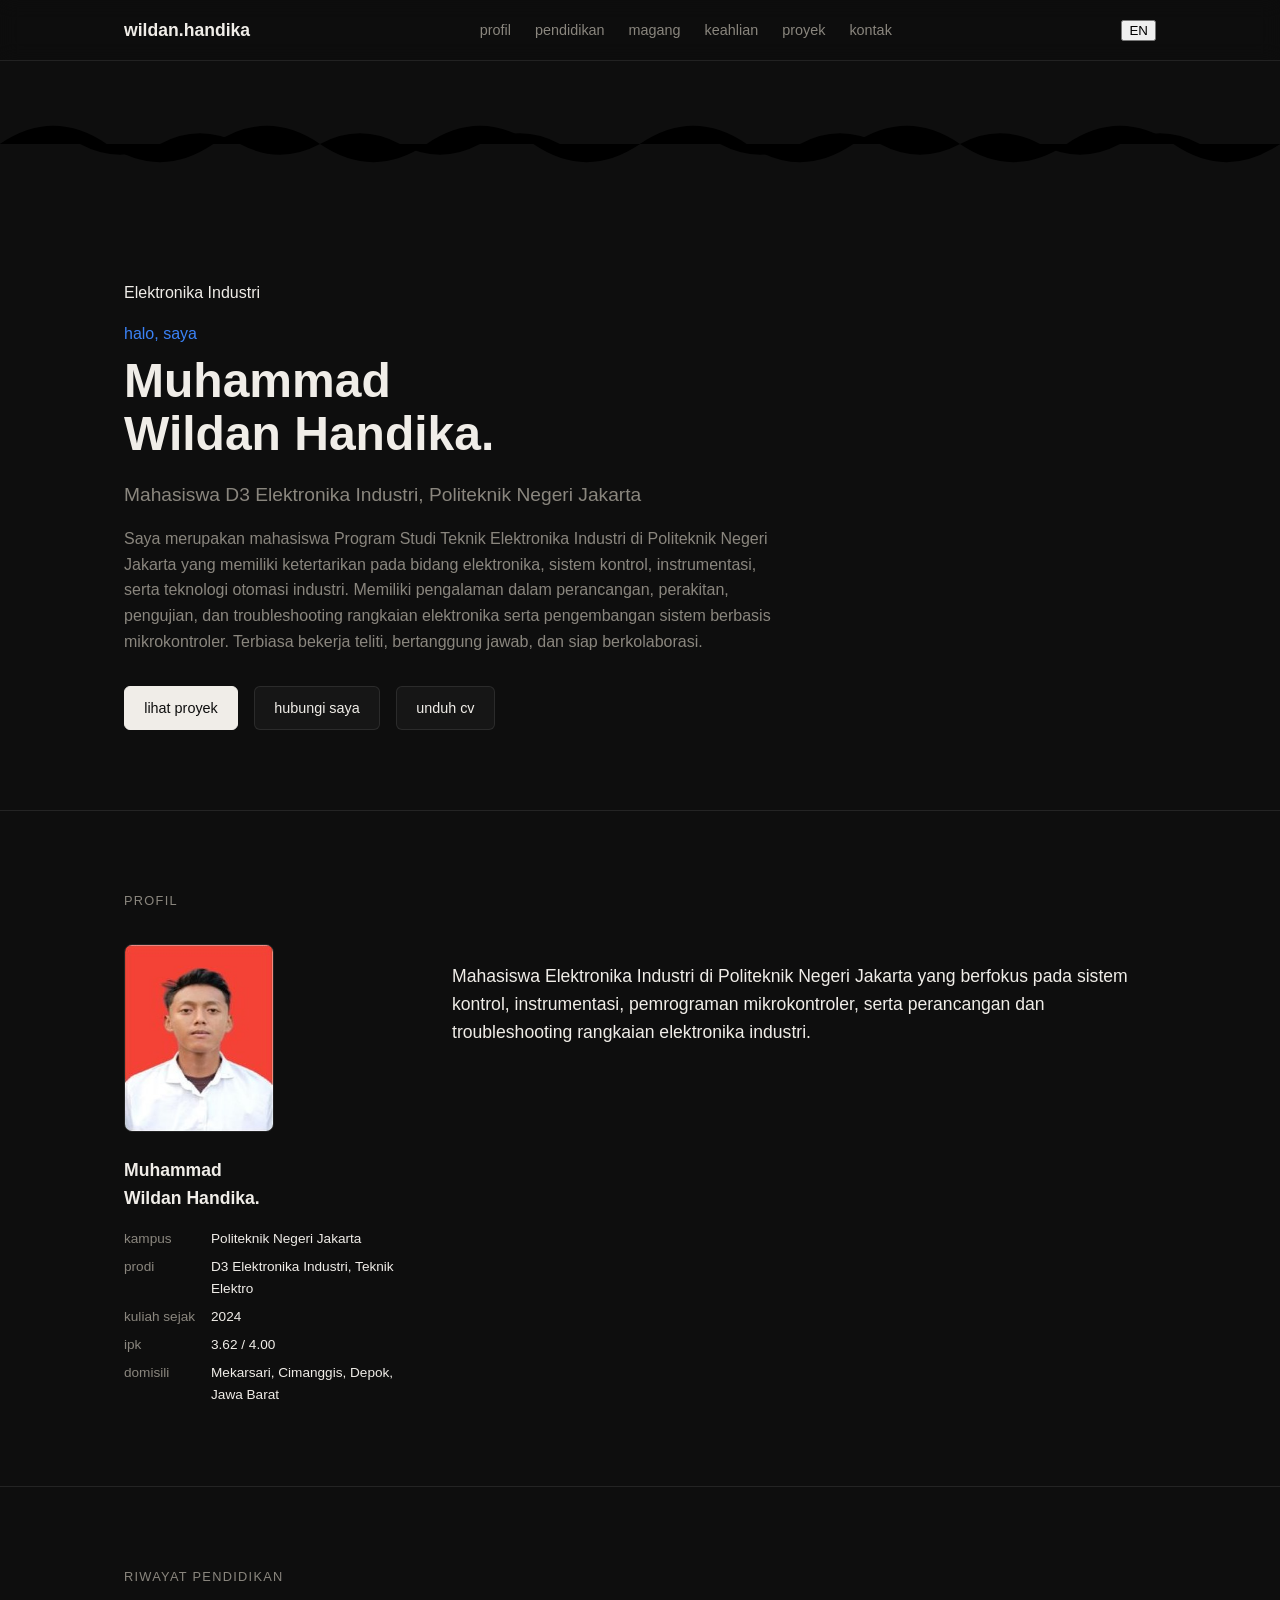
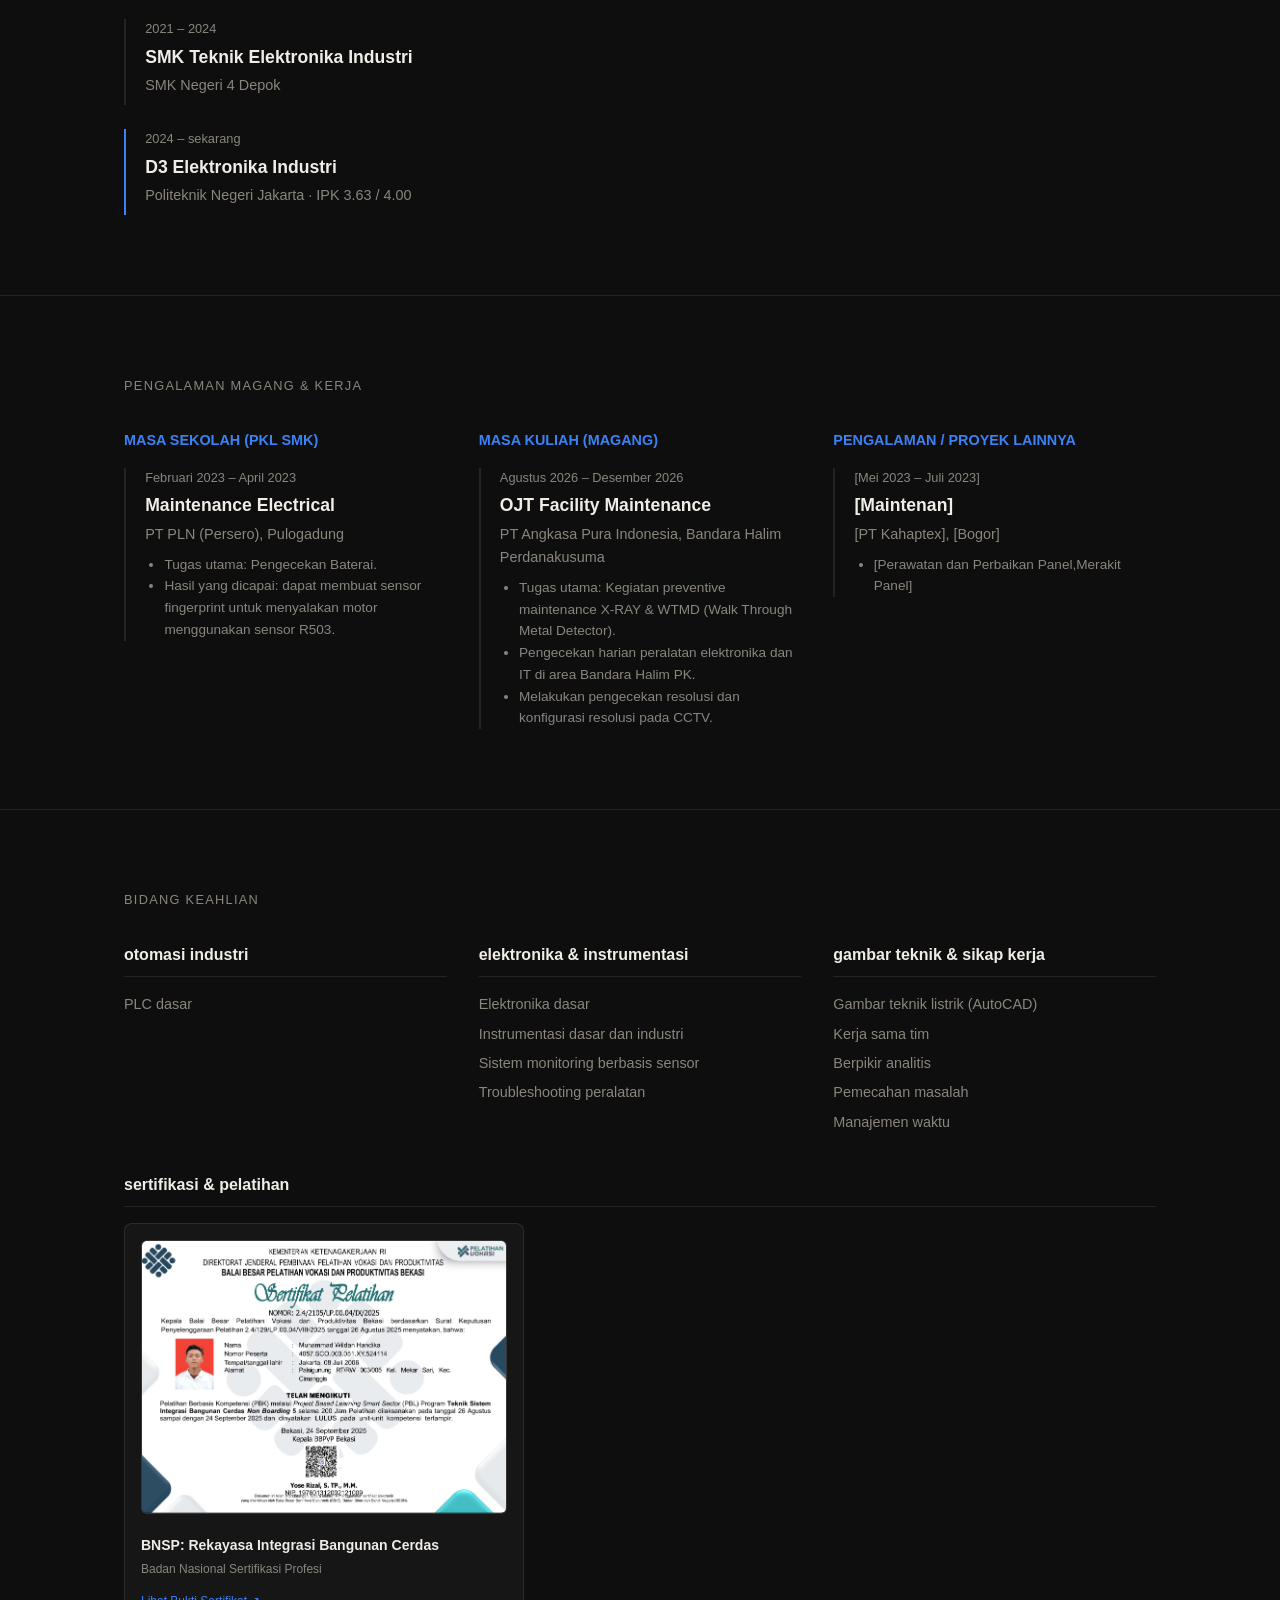
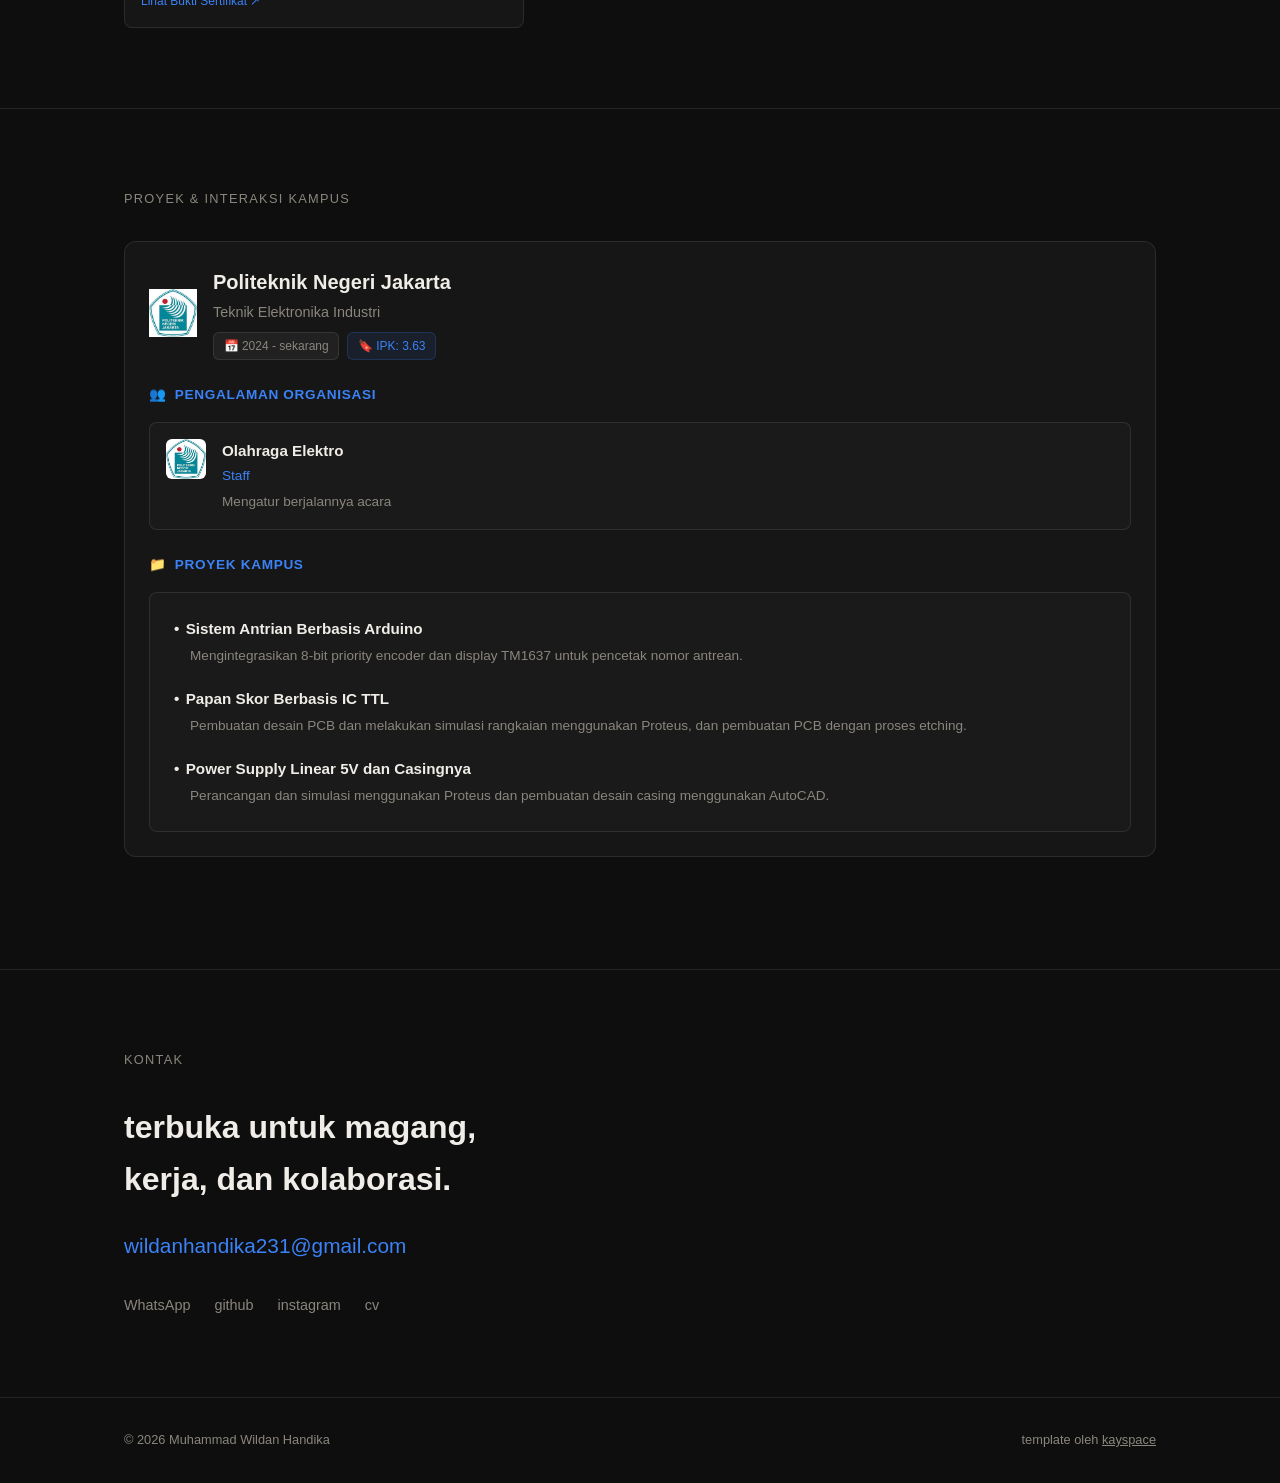
==== commit 4303d171: "Update index.html" ====
--- a/index.html
+++ b/index.html
@@ -157,7 +157,7 @@
             <div class="timeline">
               <div class="tl-item">
                 <div class="tl-date">[Mei 2023 – Juli 2023]</div>
-                <h3 class="tl-title">[Nama Posisi / Peran]</h3>
+                <h3 class="tl-title">[Maintenan]</h3>
                 <div class="tl-org muted">[PT Kahaptex], [Bogor]</div>
                 <ul class="tl-list">
                   <li>[Perawatan dan Perbaikan Panel,Merakit Panel]</li>
@@ -177,9 +177,7 @@
           <div class="skill-col">
             <h3 data-id="otomasi industri" data-en="industrial automation">otomasi industri</h3>
             <ul>
-              <li>SCADA</li>
               <li data-id="PLC dasar" data-en="Basic PLC">PLC dasar</li>
-              <li>DCS</li>
             </ul>
           </div>
           <div class="skill-col">
@@ -188,7 +186,7 @@
               <li data-id="Elektronika dasar" data-en="Basic Electronics">Elektronika dasar</li>
               <li data-id="Instrumentasi dasar dan industri" data-en="Basic & Industrial Instrumentation">Instrumentasi dasar dan industri</li>
               <li data-id="Sistem monitoring berbasis sensor" data-en="Sensor-based Monitoring Systems">Sistem monitoring berbasis sensor</li>
-              <li data-id="Desain PCB dasar (EasyEDA)" data-en="Basic PCB Design (EasyEDA)">Desain PCB dasar (EasyEDA)</li>
+              <li data-id="Desain PCB dasar (Proteus)"</li>
               <li data-id="Troubleshooting peralatan" data-en="Equipment Troubleshooting">Troubleshooting peralatan</li>
             </ul>
           </div>
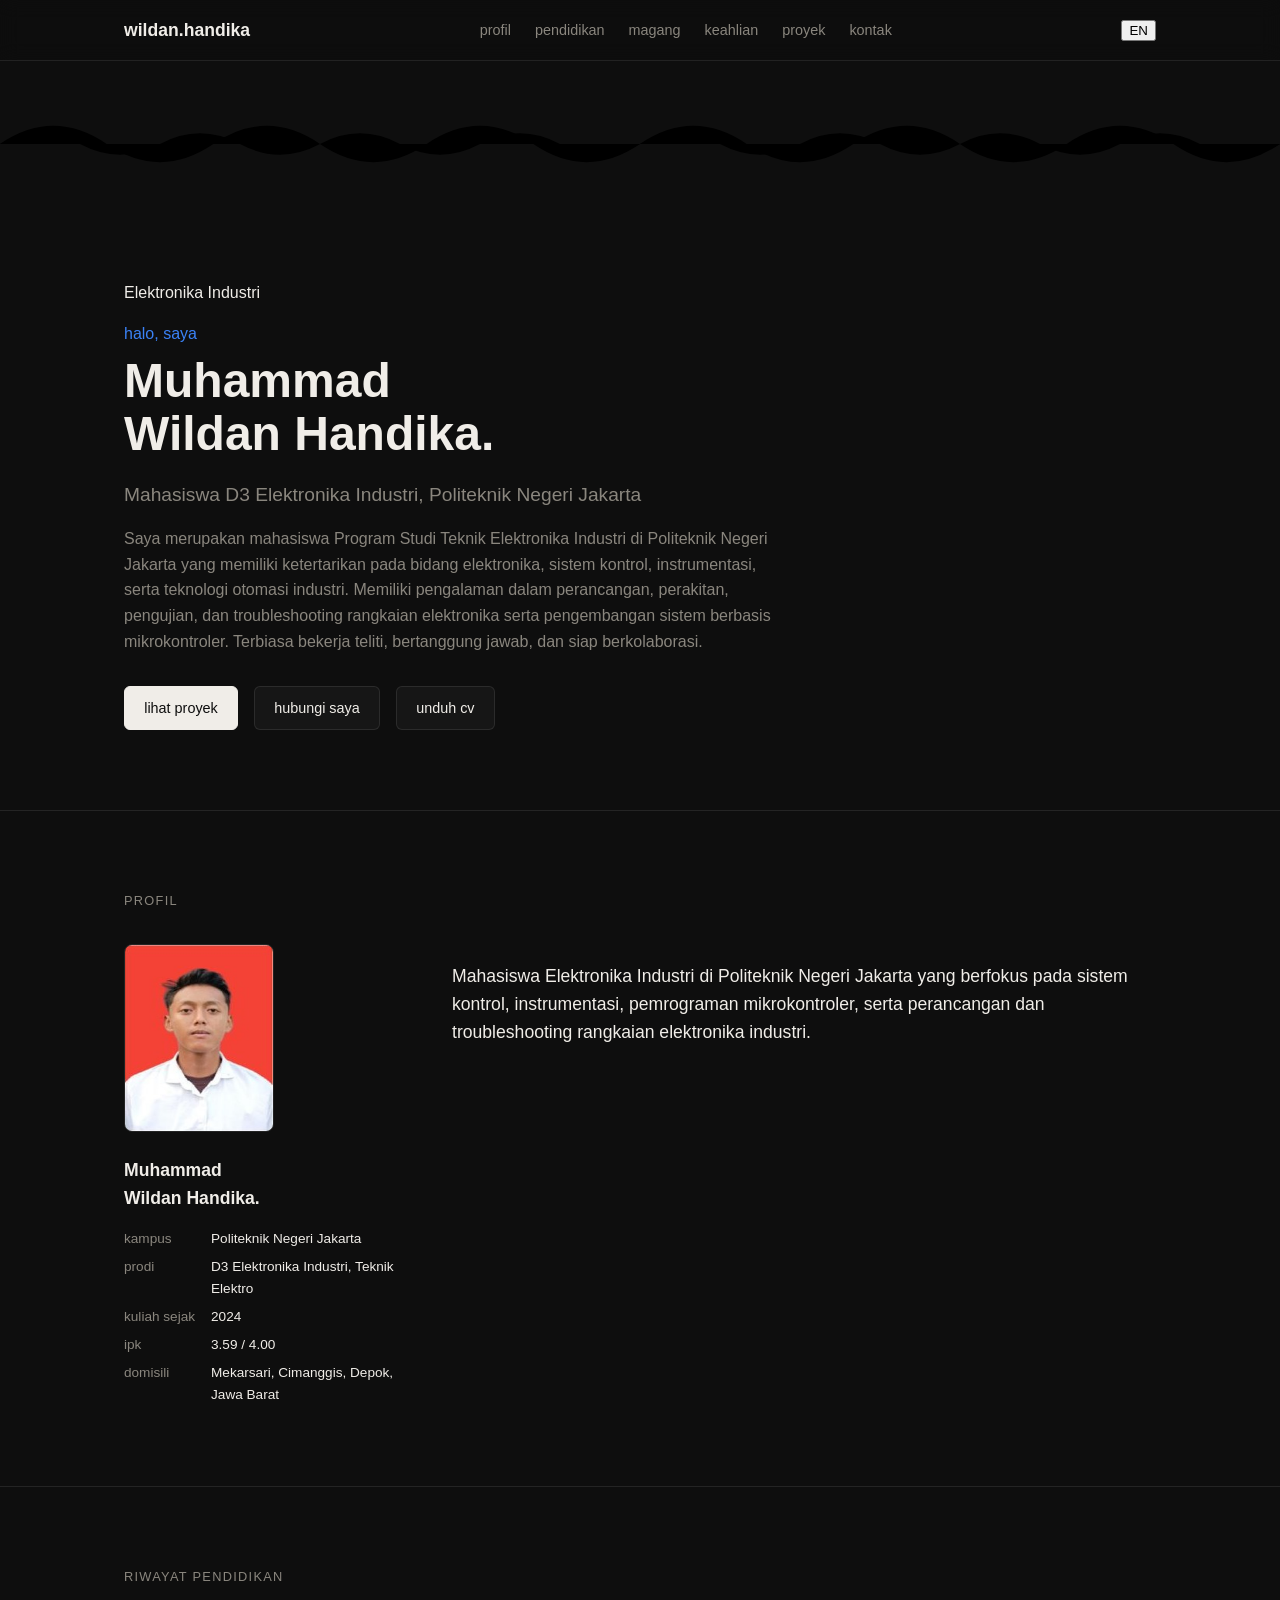
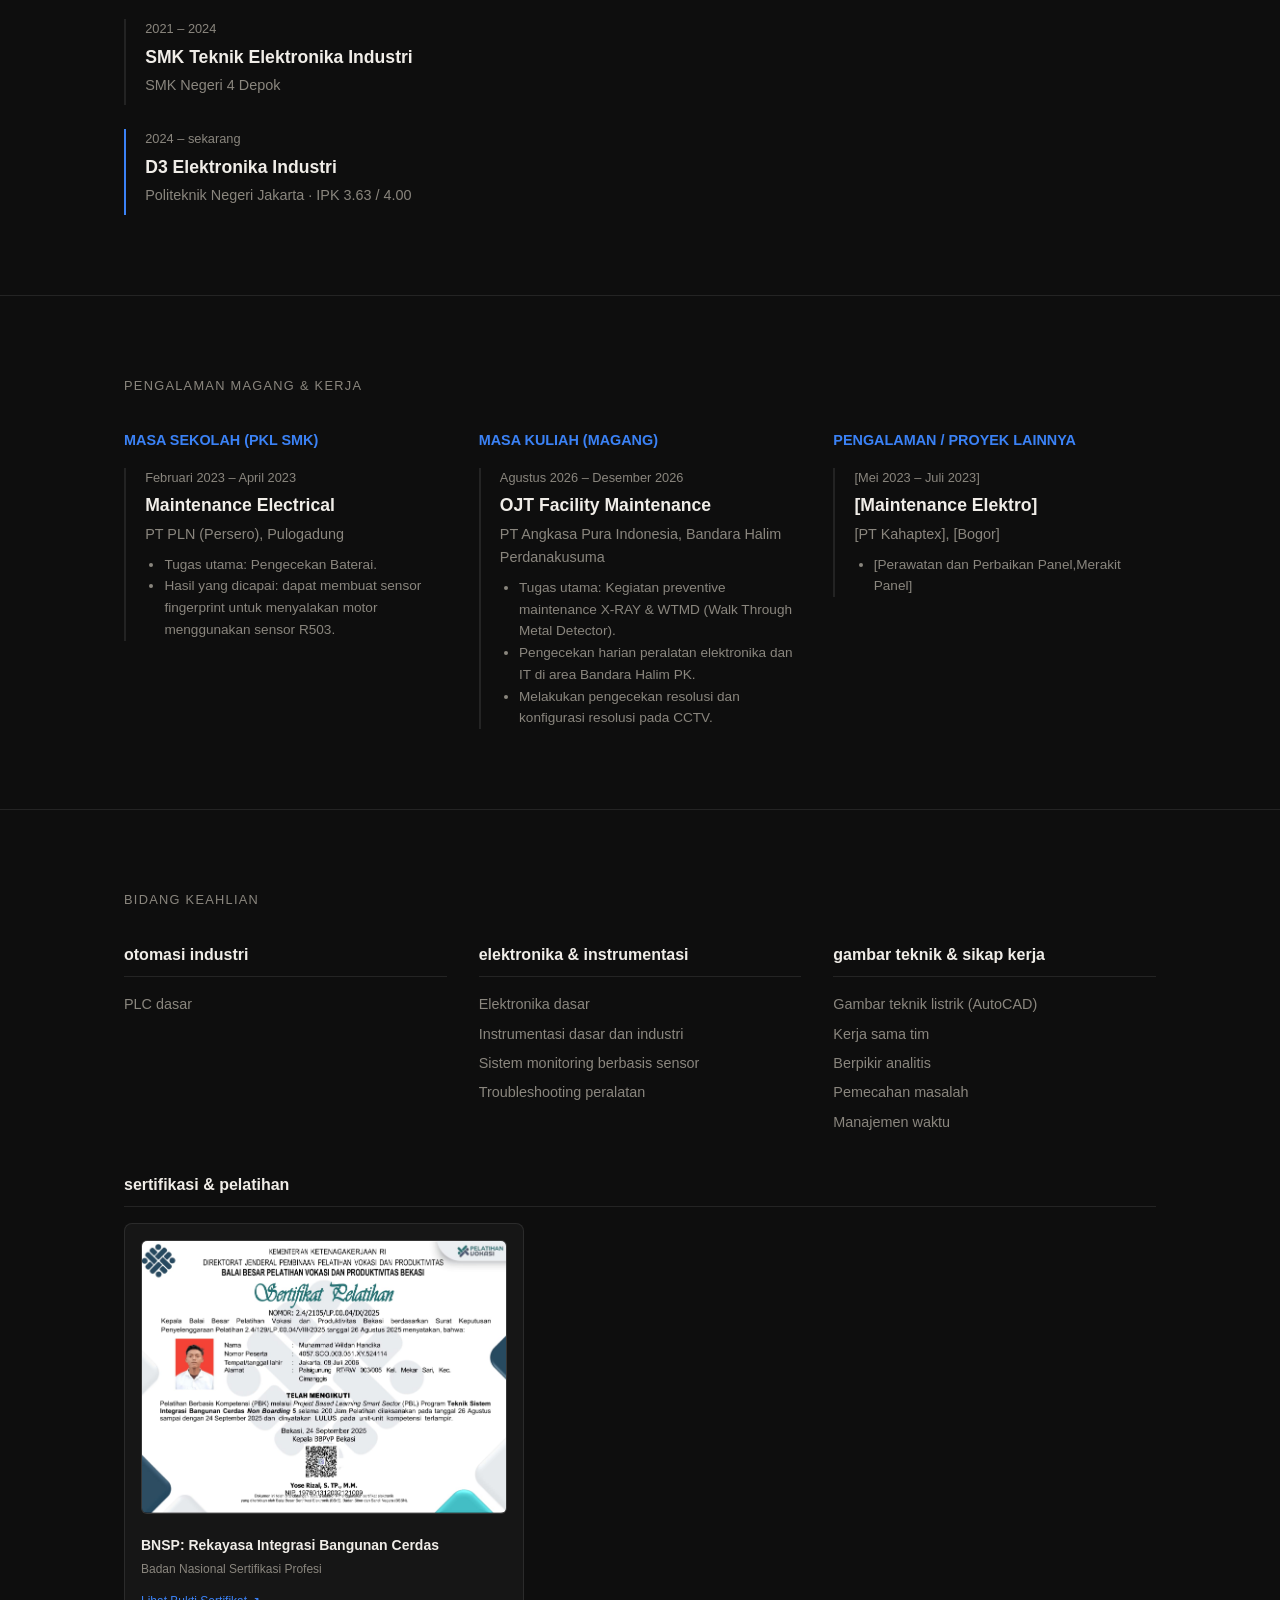
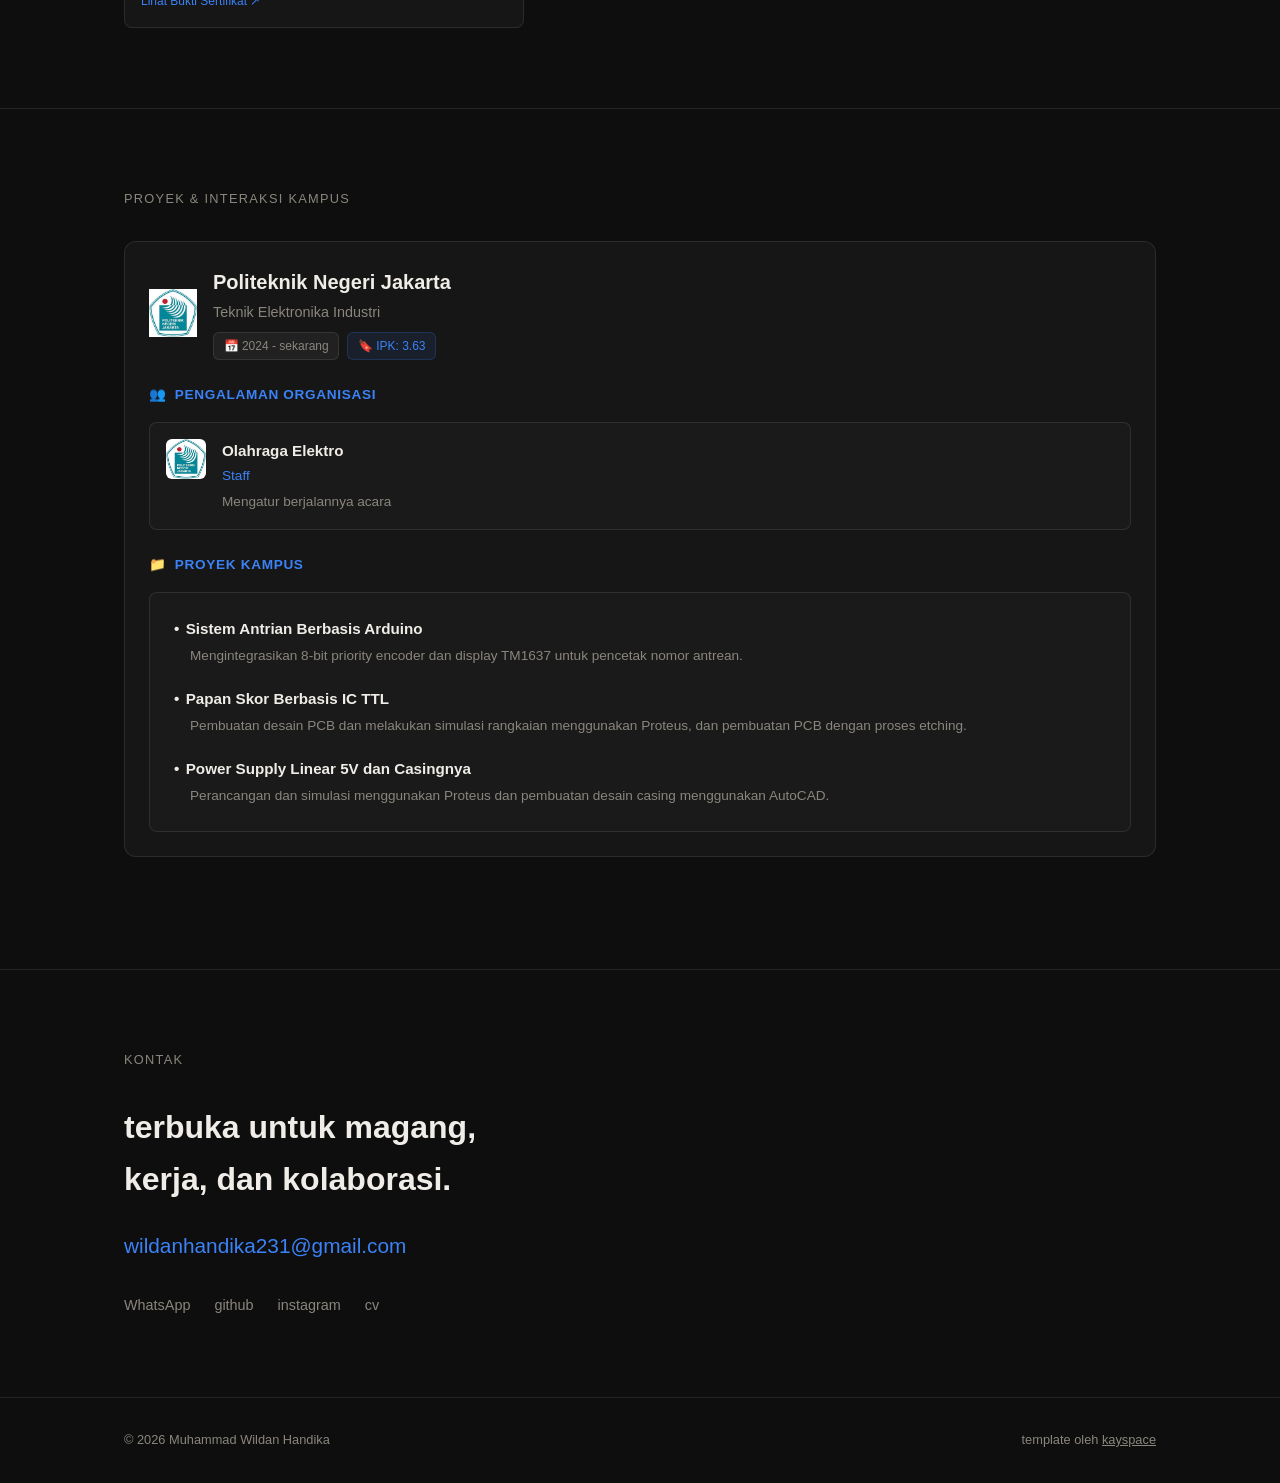
==== commit 75b51a13: "Update index.html" ====
--- a/index.html
+++ b/index.html
@@ -153,11 +153,11 @@
 
           <!-- Kolom 3 -->
           <div>
-            <div class="sub" data-id="pengalaman / proyek lainnya" data-en="other experiences / projects">pengalaman / proyek lainnya</div>
+            <div class="sub" data-id="Pkl SMK" data-en="other experiences / projects">pengalaman / proyek lainnya</div>
             <div class="timeline">
               <div class="tl-item">
                 <div class="tl-date">[Mei 2023 – Juli 2023]</div>
-                <h3 class="tl-title">[Maintenan]</h3>
+                <h3 class="tl-title">[Maintenance Elektro]</h3>
                 <div class="tl-org muted">[PT Kahaptex], [Bogor]</div>
                 <ul class="tl-list">
                   <li>[Perawatan dan Perbaikan Panel,Merakit Panel]</li>
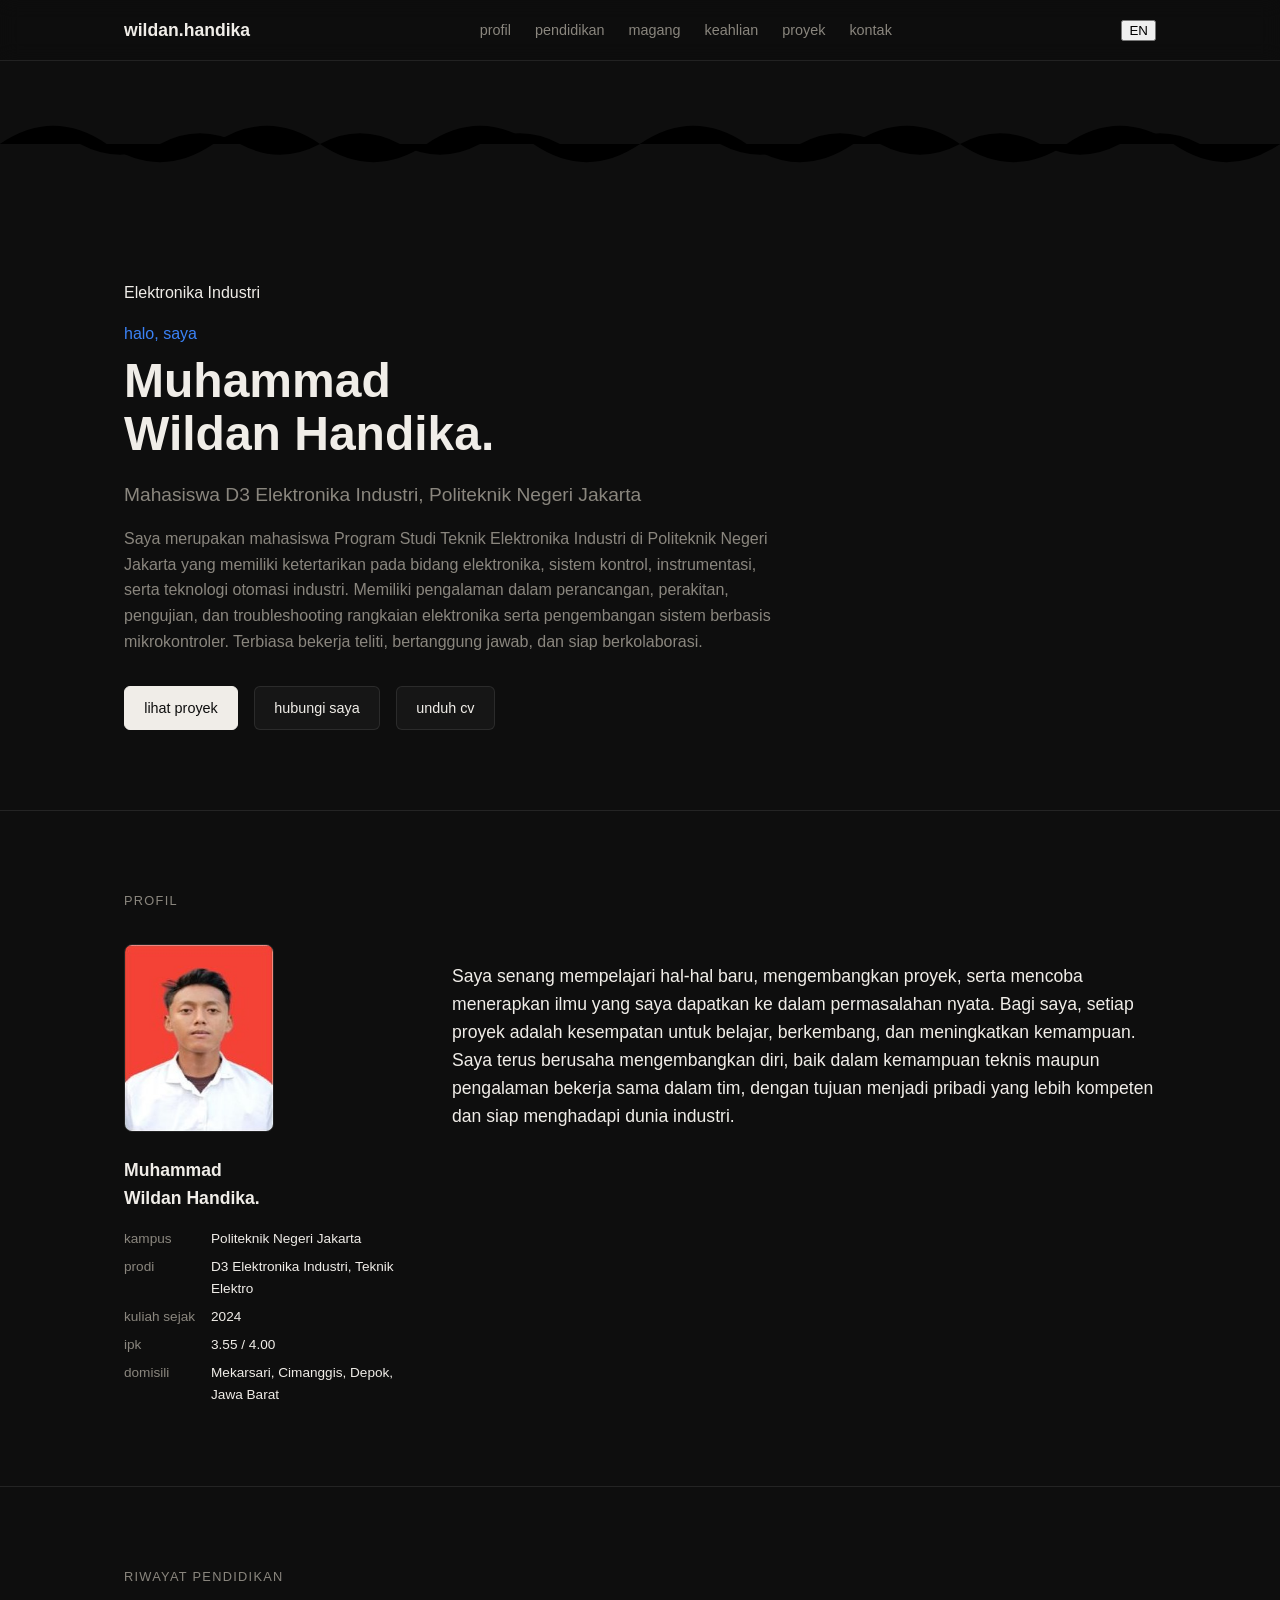
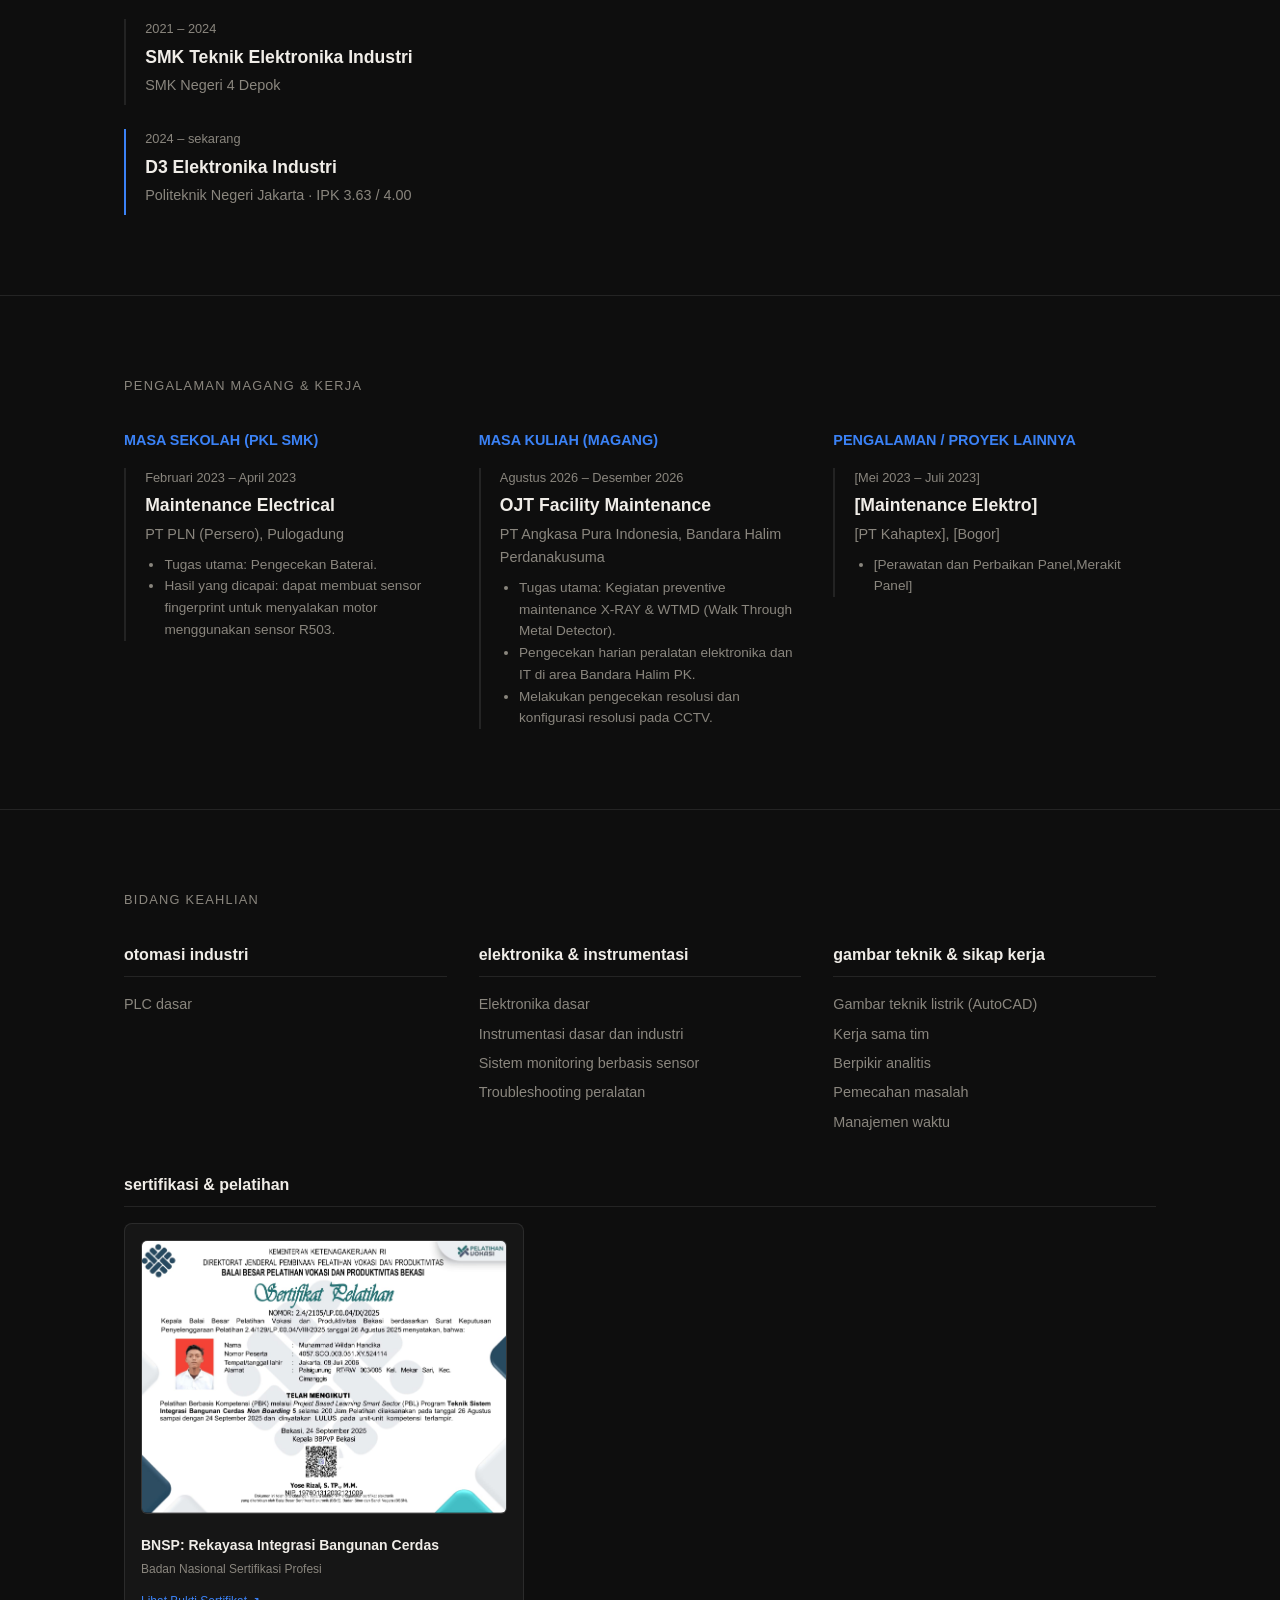
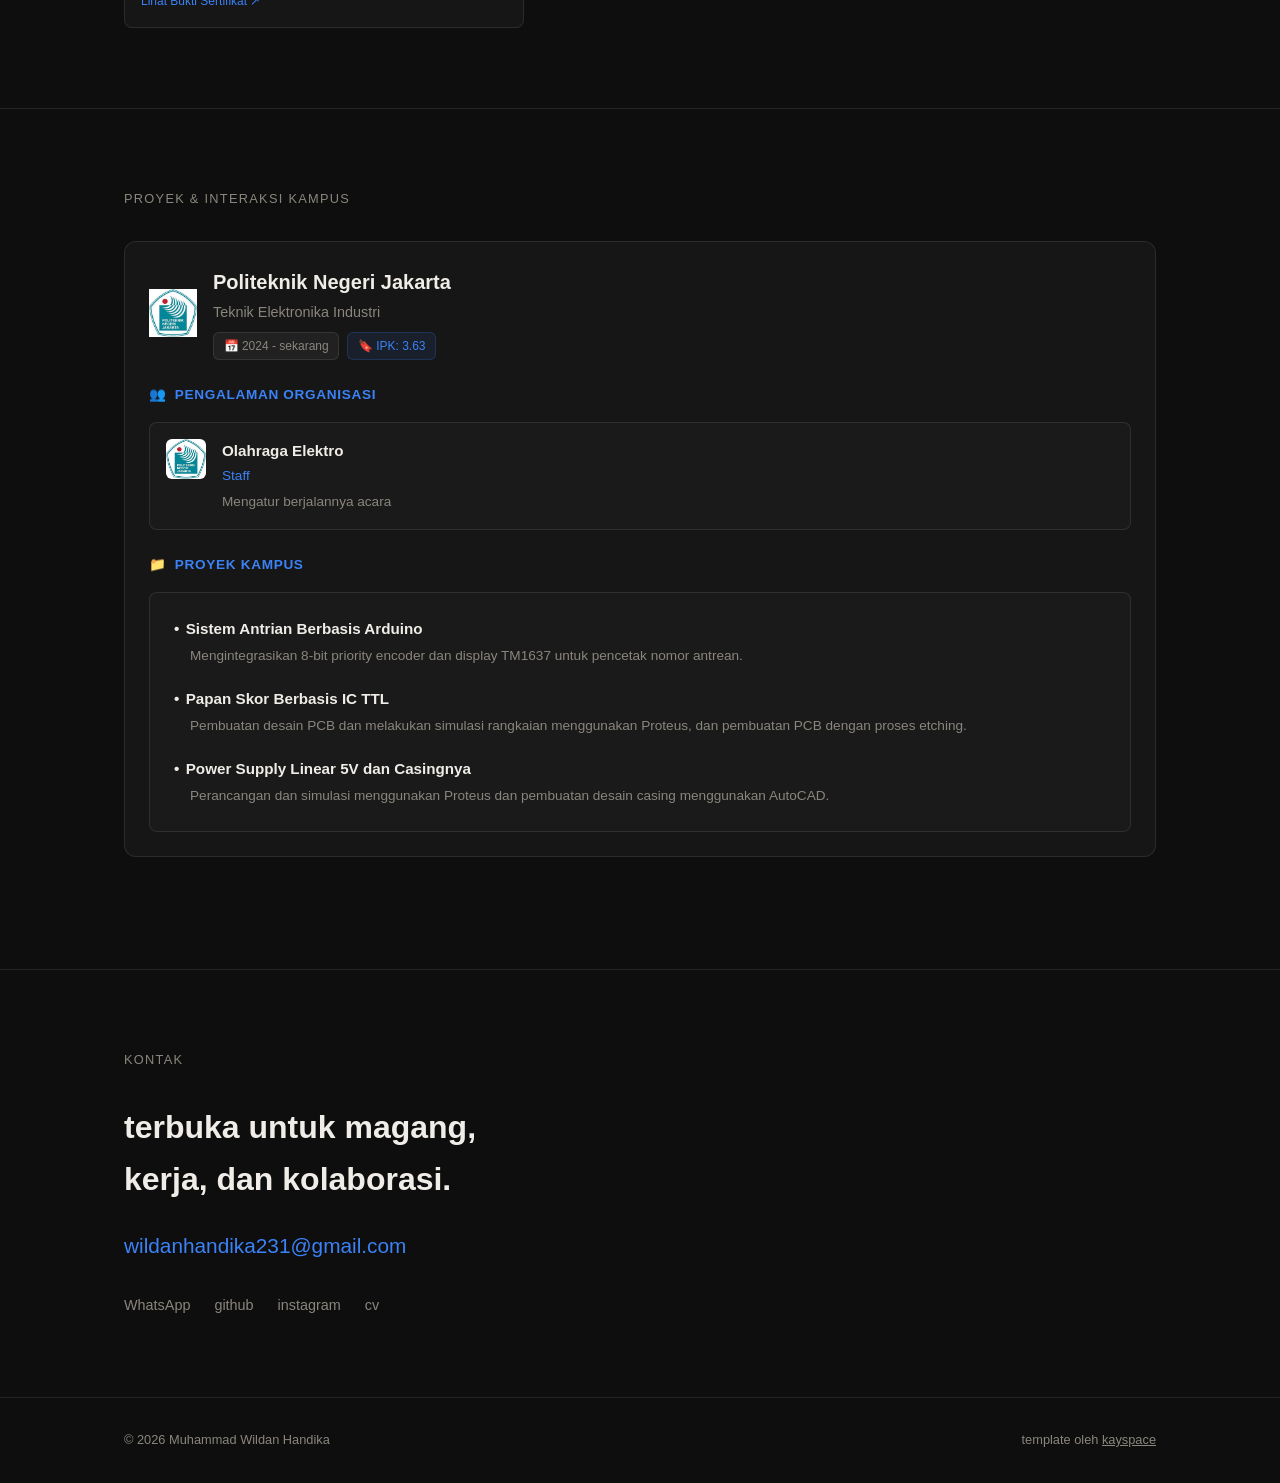
==== commit d9ce059f: "Update index.html" ====
--- a/index.html
+++ b/index.html
@@ -84,7 +84,8 @@
             <p class="about-p">
               <span data-id="Mahasiswa Elektronika Industri di Politeknik Negeri Jakarta yang berfokus pada sistem kontrol, instrumentasi, pemrograman mikrokontroler, serta perancangan dan troubleshooting rangkaian elektronika industri." 
                     data-en="Industrial Electronics student at Jakarta State Polytechnic focusing on control systems, instrumentation, microcontroller programming, as well as designing and troubleshooting industrial electronic circuits.">
-                Mahasiswa Elektronika Industri di Politeknik Negeri Jakarta yang berfokus pada sistem kontrol, instrumentasi, pemrograman mikrokontroler, serta perancangan dan troubleshooting rangkaian elektronika industri.
+               Saya senang mempelajari hal-hal baru, mengembangkan proyek, serta mencoba menerapkan ilmu yang saya dapatkan ke dalam permasalahan nyata. Bagi saya, setiap proyek adalah kesempatan untuk belajar, berkembang, dan meningkatkan kemampuan.
+               Saya terus berusaha mengembangkan diri, baik dalam kemampuan teknis maupun pengalaman bekerja sama dalam tim, dengan tujuan menjadi pribadi yang lebih kompeten dan siap menghadapi dunia industri.
               </span>
             </p>
           </div>
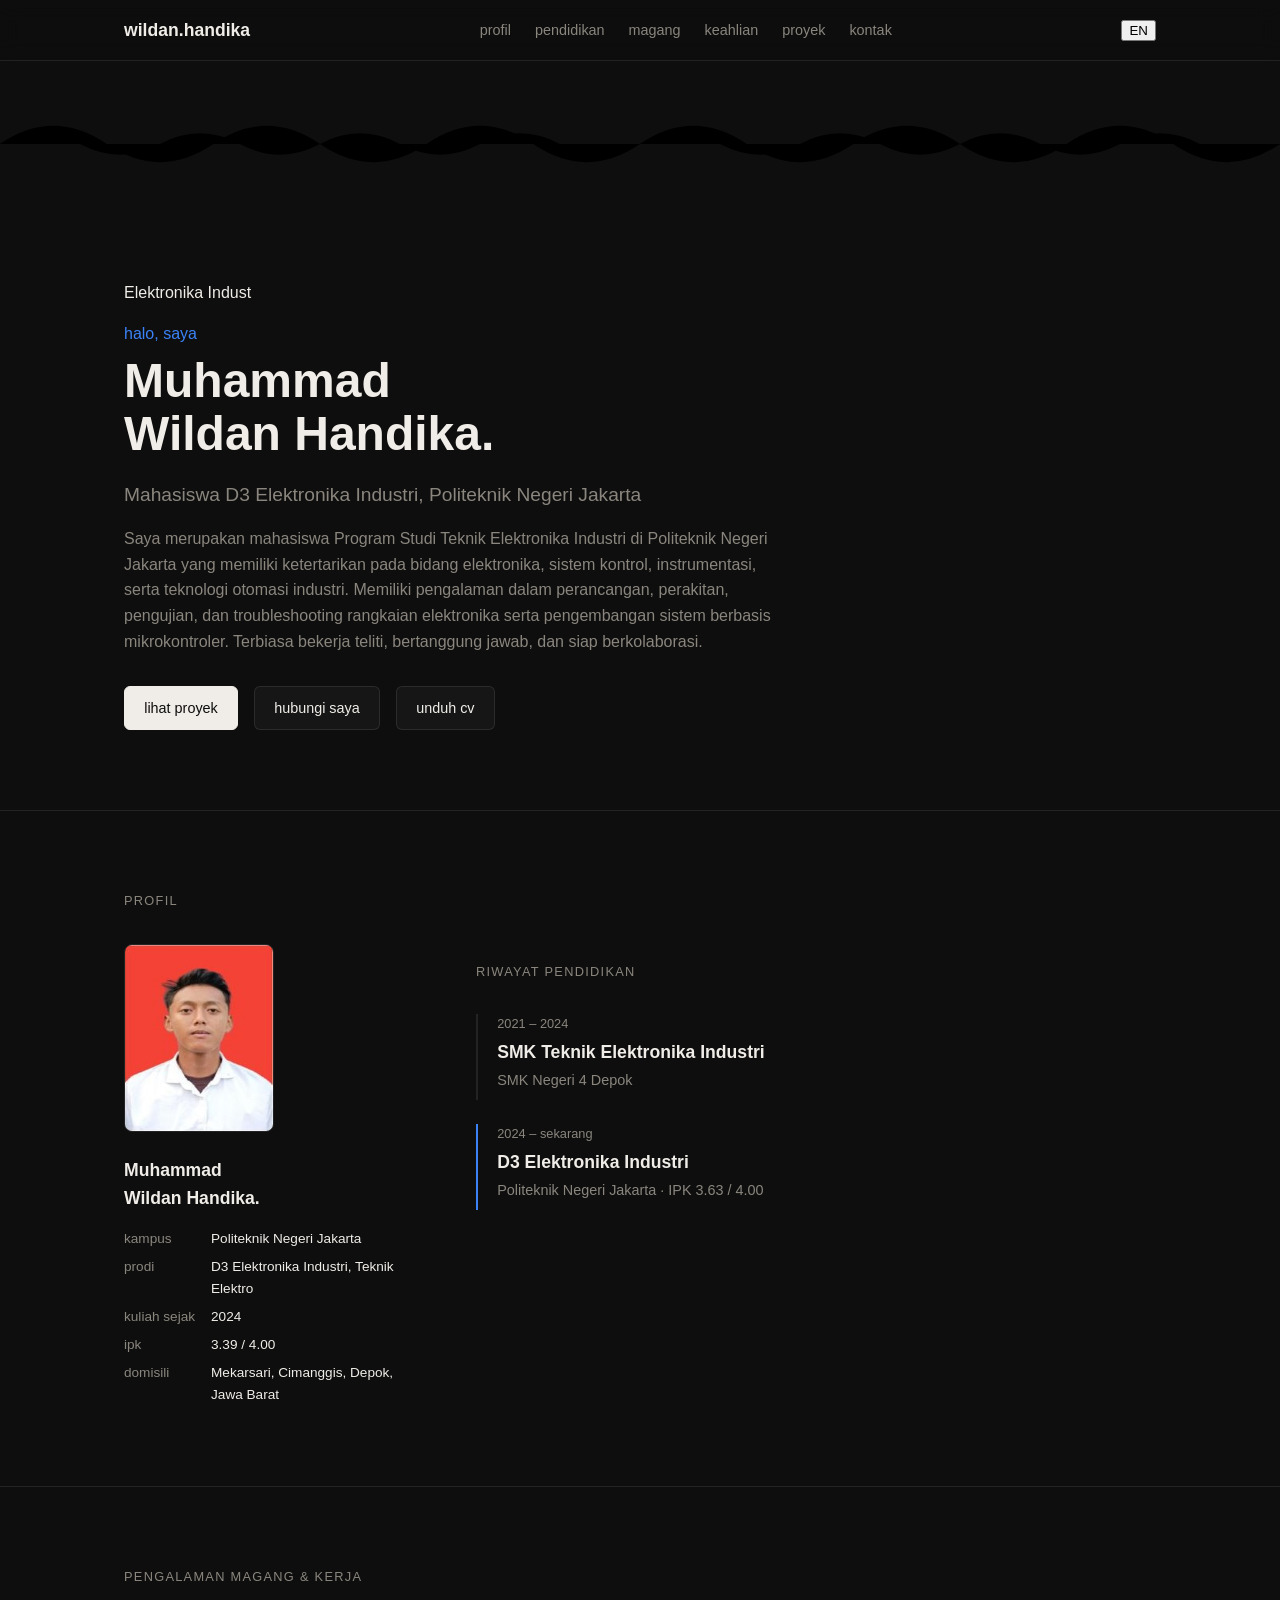
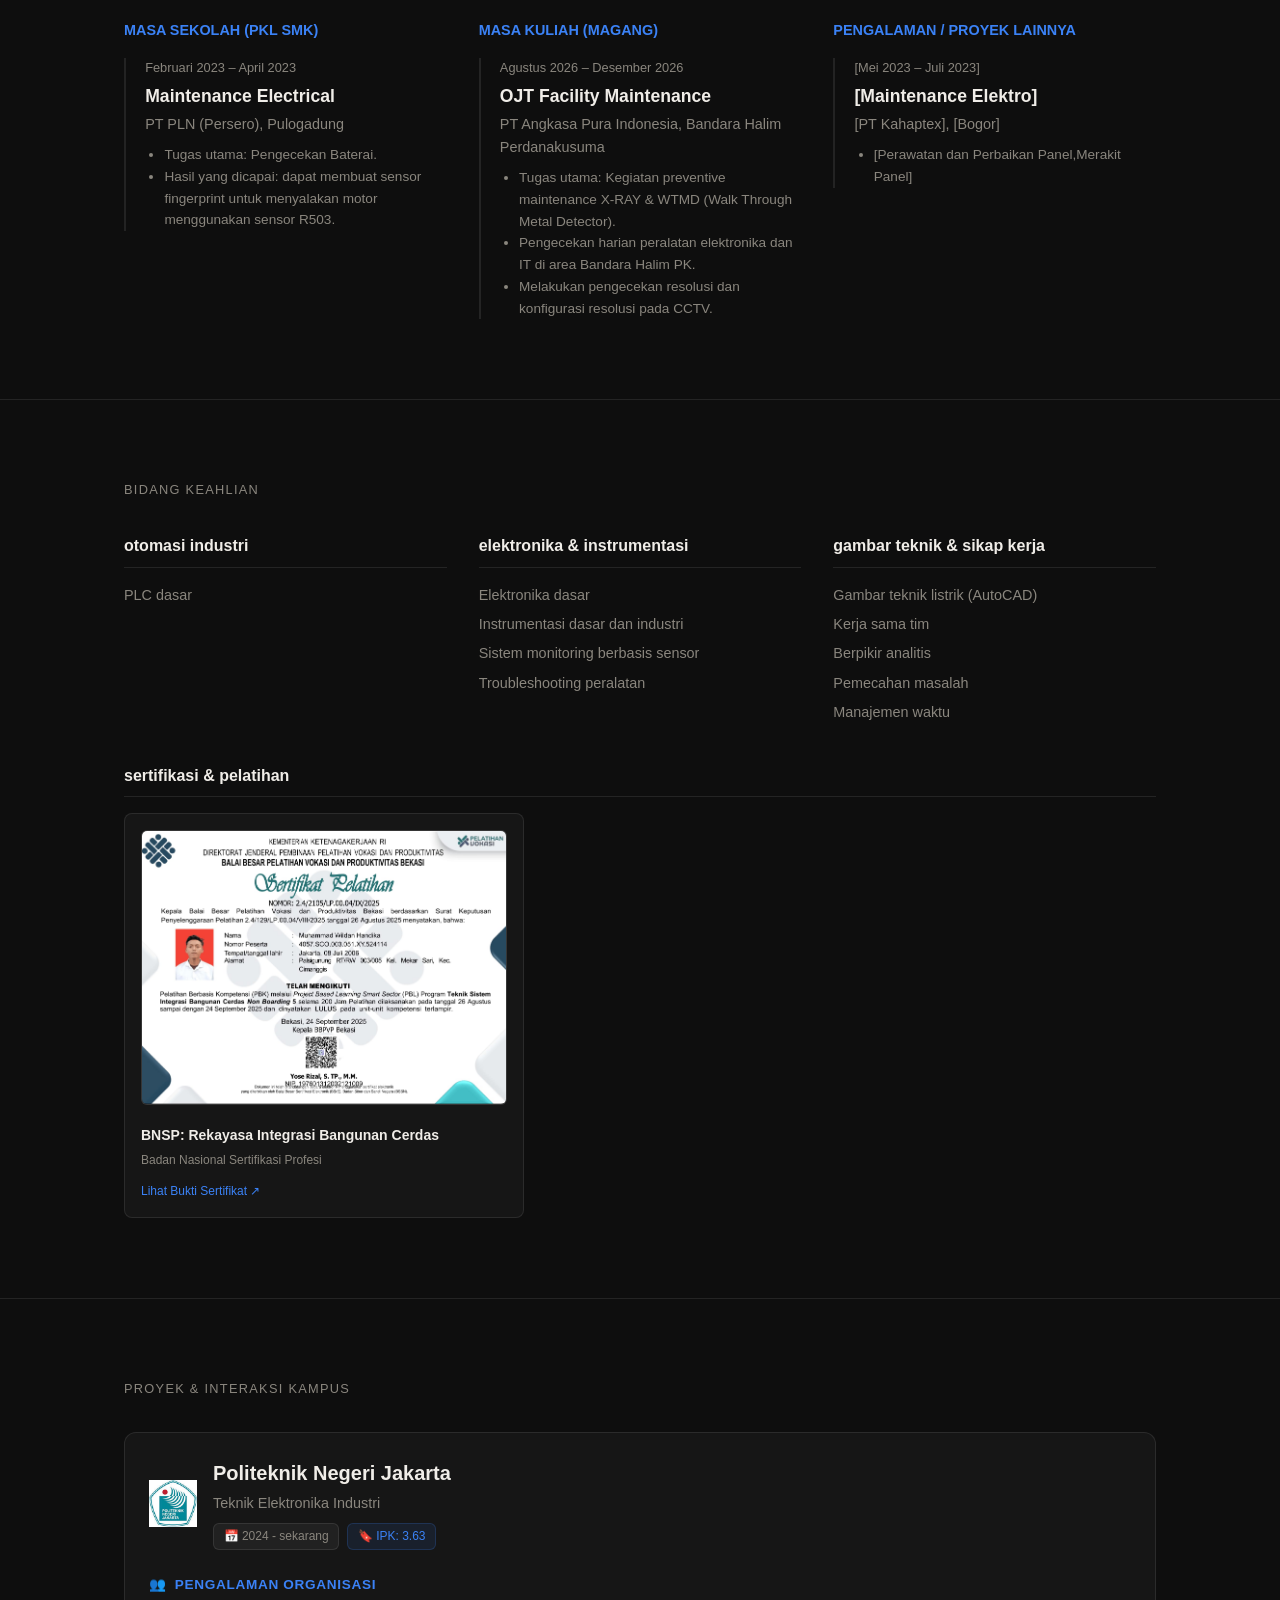
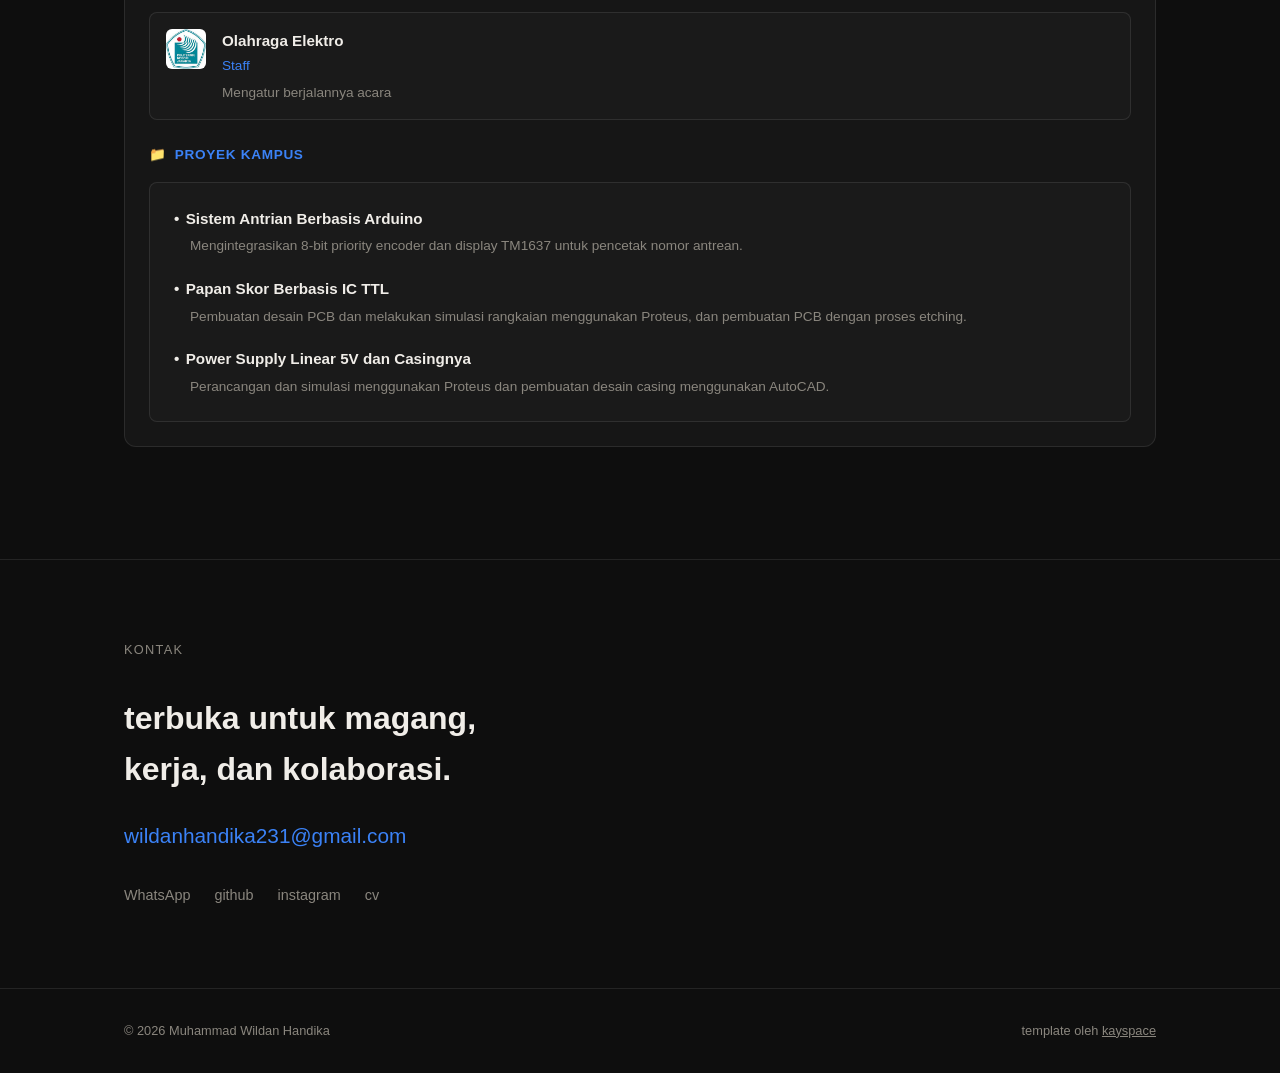
==== commit 24f40425: "Update index.html" ====
--- a/index.html
+++ b/index.html
@@ -82,8 +82,9 @@
           </div>
           <div>
             <p class="about-p">
-              <span data-id="Mahasiswa Elektronika Industri di Politeknik Negeri Jakarta yang berfokus pada sistem kontrol, instrumentasi, pemrograman mikrokontroler, serta perancangan dan troubleshooting rangkaian elektronika industri." 
-                    data-en="Industrial Electronics student at Jakarta State Polytechnic focusing on control systems, instrumentation, microcontroller programming, as well as designing and troubleshooting industrial electronic circuits.">
+              <span data-id=Saya senang mempelajari hal-hal baru, mengembangkan proyek, serta mencoba menerapkan ilmu yang saya dapatkan ke dalam permasalahan nyata. Bagi saya, setiap proyek adalah kesempatan untuk belajar, berkembang, dan meningkatkan kemampuan. Saya terus berusaha mengembangkan diri, baik dalam kemampuan teknis maupun pengalaman bekerja sama dalam tim, dengan tujuan menjadi pribadi yang lebih kompeten dan siap menghadapi dunia industri. 
+                    data-en="I enjoy learning new things, developing various projects, and applying the knowledge I gain to real-world problems. For me, every project is an opportunity to learn, grow, and improve my skills.
+                    I am also continuously working on developing myself, both technically and through teamwork. With a strong willingness to learn and adapt, I aim to build my capabilities and prepare myself for the professional industry.
                Saya senang mempelajari hal-hal baru, mengembangkan proyek, serta mencoba menerapkan ilmu yang saya dapatkan ke dalam permasalahan nyata. Bagi saya, setiap proyek adalah kesempatan untuk belajar, berkembang, dan meningkatkan kemampuan.
                Saya terus berusaha mengembangkan diri, baik dalam kemampuan teknis maupun pengalaman bekerja sama dalam tim, dengan tujuan menjadi pribadi yang lebih kompeten dan siap menghadapi dunia industri.
               </span>
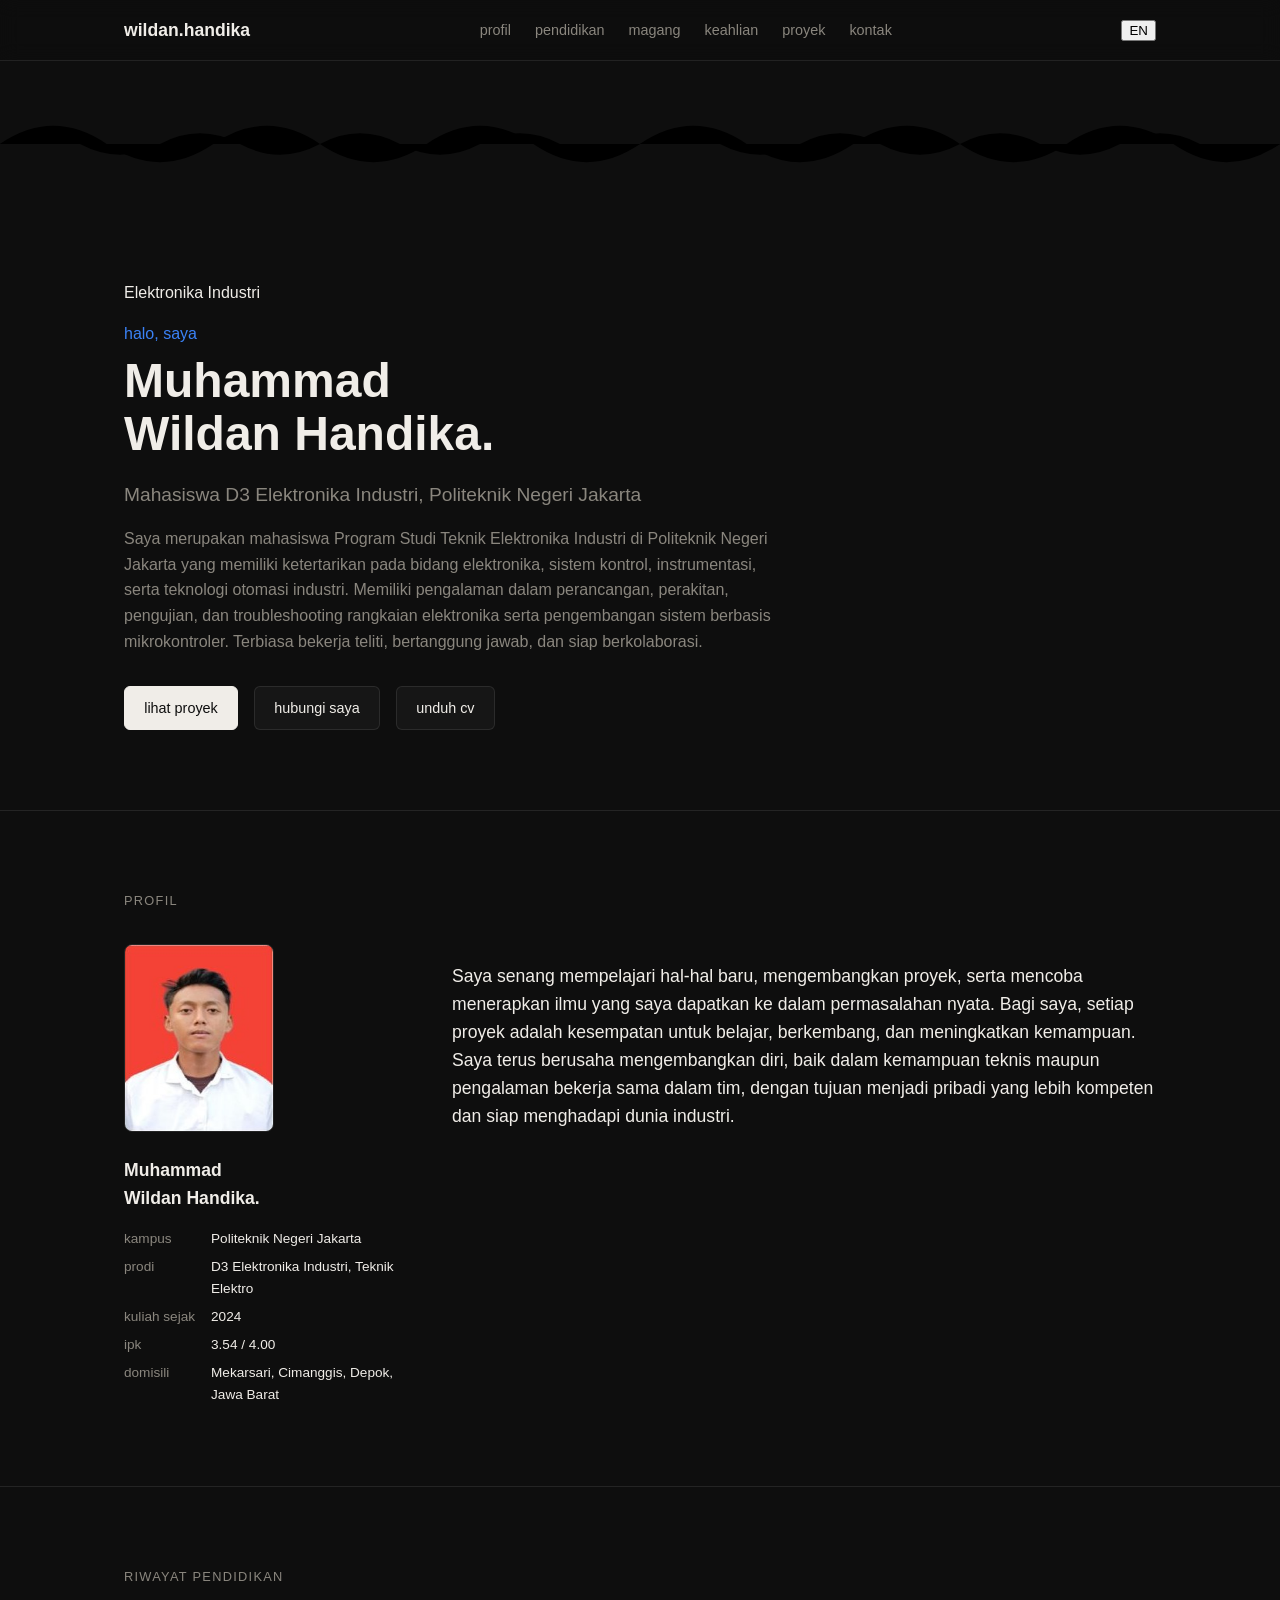
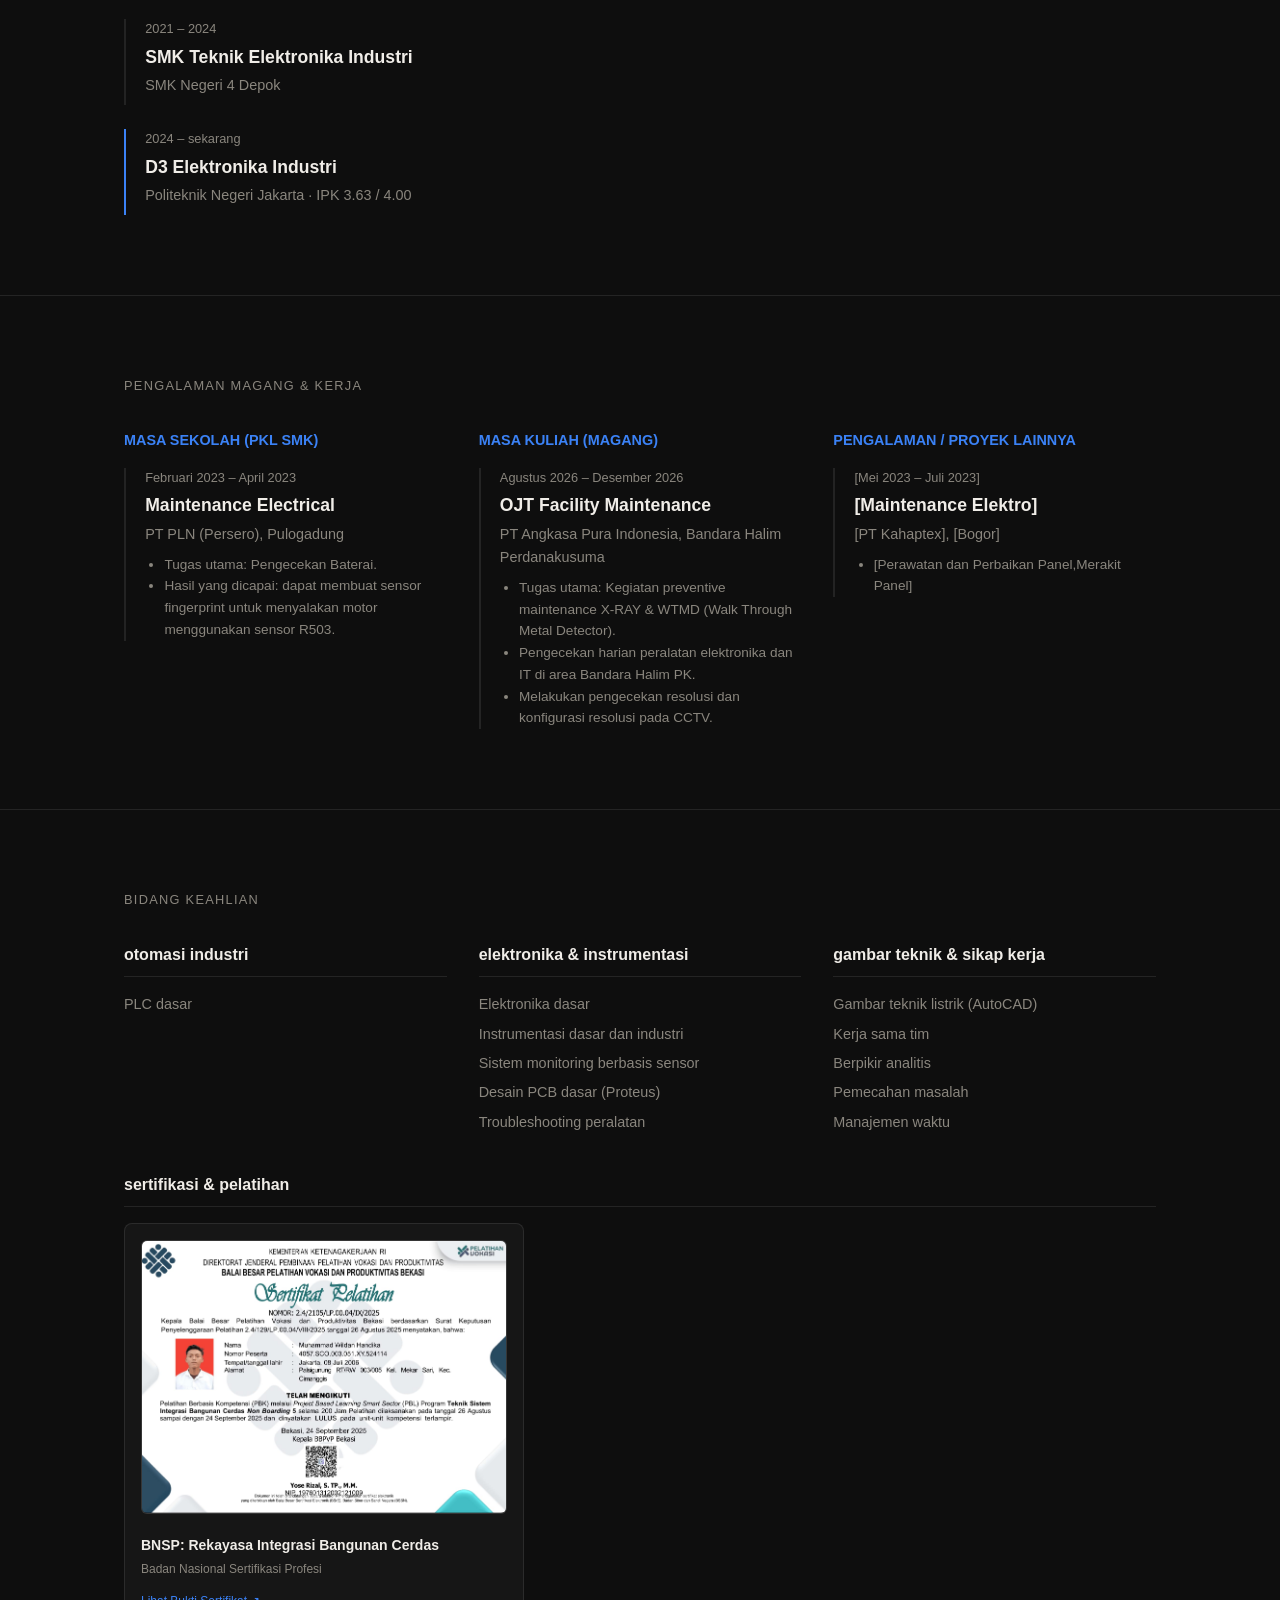
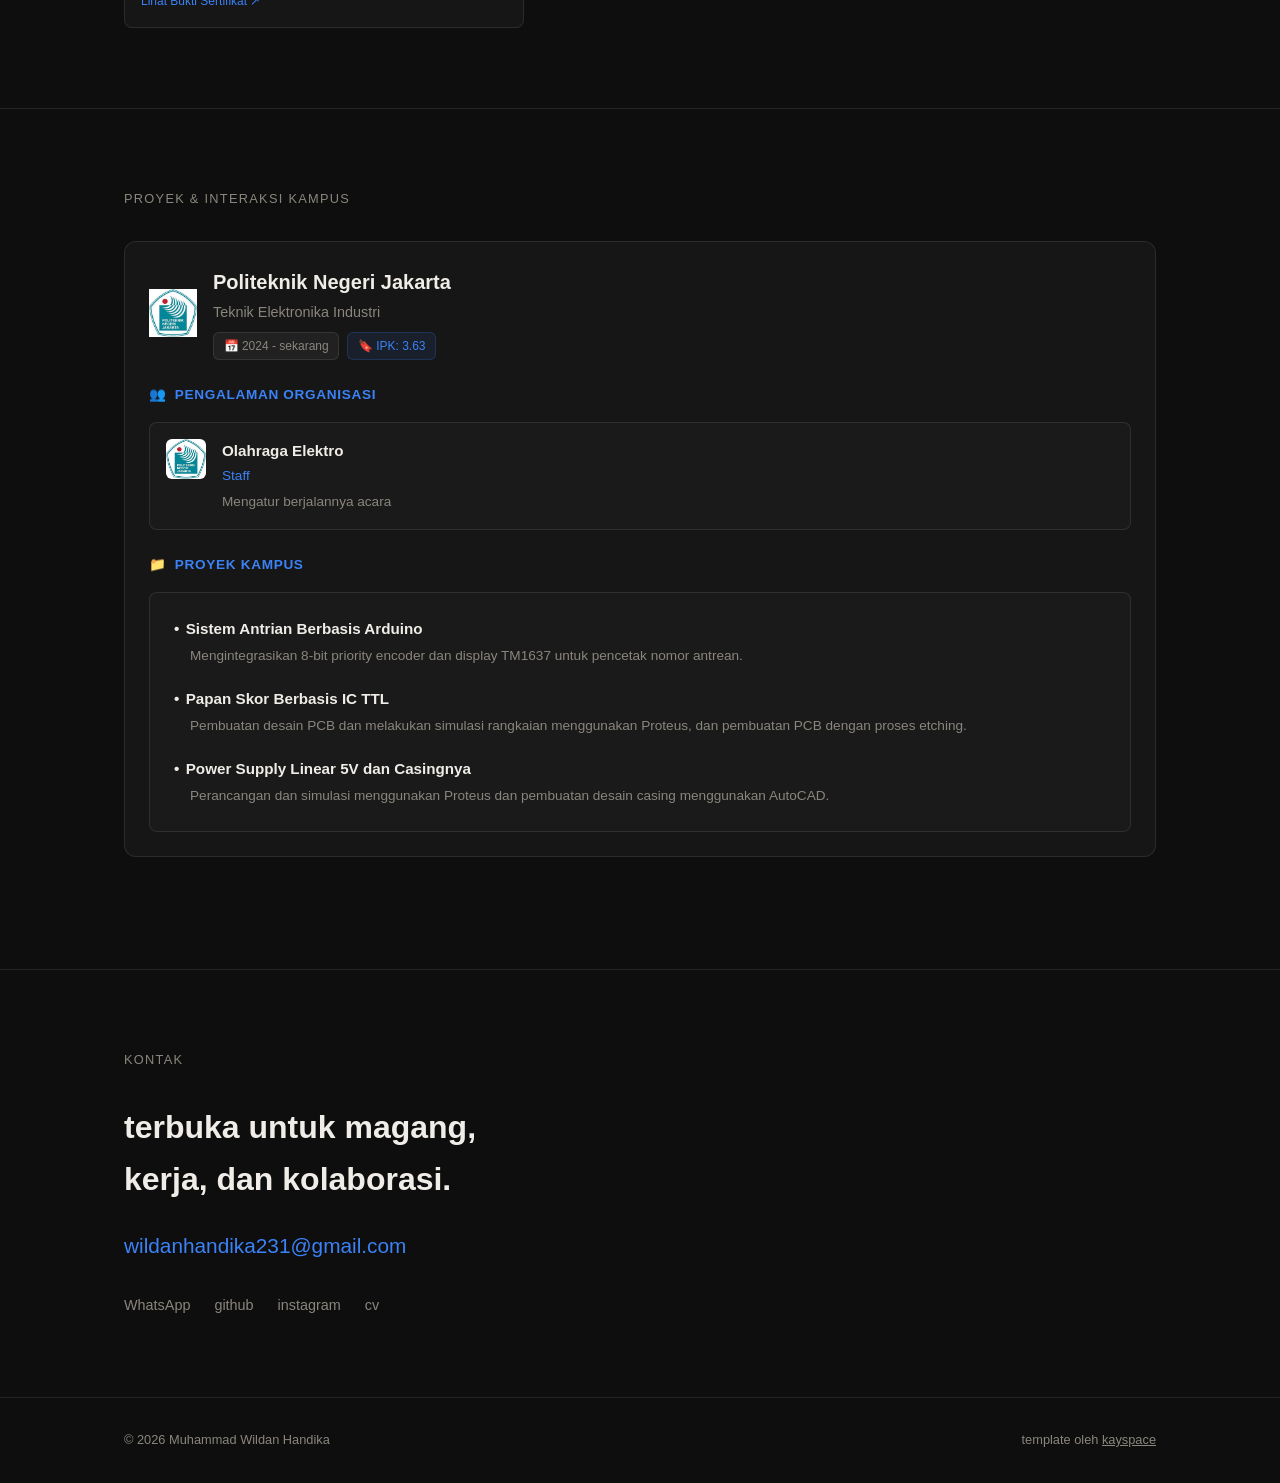
==== commit b53ec9c7: "Add files via upload" ====
--- a/index.html
+++ b/index.html
@@ -14,6 +14,7 @@
 
   <body>
     <div class="progress" aria-hidden="true"></div>
+
     <nav class="nav">
       <div class="nav-inner">
         <a href="#beranda" class="logo">wildan.handika</a>
@@ -35,28 +36,35 @@
     <!-- ─── 1. PENGENALAN DIRI ─── -->
     <section id="beranda" class="section">
       <div class="glow" aria-hidden="true"></div>
-      <svg class="wave" viewBox="0 0 1200 120" preserveAspectRatio="none" aria-hidden="true"><path /><path /></svg>
+      <svg class="wave" viewBox="0 0 1200 120" preserveAspectRatio="none" aria-hidden="true">
+        <path class="wave-path wave-path--back" d="M0,60 C150,110 350,10 600,60 C850,110 1050,10 1200,60 L1200,120 L0,120 Z" />
+        <path class="wave-path wave-path--front" d="M0,70 C200,20 400,120 600,70 C800,20 1000,120 1200,70 L1200,120 L0,120 Z" />
+      </svg>
+
       <div class="container hero">
         <!-- Running Text / Typewriter Ditaruh di Paling Atas -->
         <div class="typewriter-container" style="min-height: 1.6em;">
           <span class="typewriter-text" id="typewriter"></span><span class="cursor">&nbsp;</span>
         </div>
 
-        <p class="greeting" data-id="halo, saya" data-en="hello, I am">halo, saya</p>
-        <h1 class="hero-title">Muhammad<br /><em>Wildan Handika.</em></h1>
-
-        <p class="hero-role" data-id="Mahasiswa D3 Elektronika Industri, Politeknik Negeri Jakarta" data-en="Industrial Electronics Student at Jakarta State Polytechnic">
+        <p class="greeting reveal" data-id="halo, saya" data-en="hello, I am">halo, saya</p>
+        <h1 class="hero-title reveal" style="--reveal-delay:.08s">Muhammad<br /><em>Wildan Handika.</em></h1>
+
+        <p class="hero-role reveal" style="--reveal-delay:.16s" data-id="Mahasiswa D3 Elektronika Industri, Politeknik Negeri Jakarta" data-en="Industrial Electronics Student at Jakarta State Polytechnic">
           Mahasiswa D3 Elektronika Industri, Politeknik Negeri Jakarta
         </p>
-        
+
         <!-- Deskripsi Lengkap Diri -->
-        <p class="hero-desc" 
-           data-id="Saya merupakan mahasiswa Program Studi Teknik Elektronika Industri di Politeknik Negeri Jakarta yang memiliki ketertarikan pada bidang elektronika, sistem kontrol, instrumentasi, serta teknologi otomasi industri. Memiliki pengalaman dalam perancangan, perakitan, pengujian, dan troubleshooting rangkaian elektronika serta pengembangan sistem berbasis mikrokontroler. Terbiasa bekerja teliti, bertanggung jawab, dan siap berkolaborasi." 
-           data-en="I am an Industrial Electronics Engineering student at Jakarta State Polytechnic with a strong passion for electronics, control systems, instrumentation, and industrial automation. Experienced in designing, assembling, testing, and troubleshooting electronic circuits as well as developing microcontroller-based systems. Detail-oriented, responsible, and ready for team collaboration.">
+        <p
+          class="hero-desc reveal"
+          style="--reveal-delay:.24s"
+          data-id="Saya merupakan mahasiswa Program Studi Teknik Elektronika Industri di Politeknik Negeri Jakarta yang memiliki ketertarikan pada bidang elektronika, sistem kontrol, instrumentasi, serta teknologi otomasi industri. Memiliki pengalaman dalam perancangan, perakitan, pengujian, dan troubleshooting rangkaian elektronika serta pengembangan sistem berbasis mikrokontroler. Terbiasa bekerja teliti, bertanggung jawab, dan siap berkolaborasi."
+          data-en="I am an Industrial Electronics Engineering student at Jakarta State Polytechnic with a strong passion for electronics, control systems, instrumentation, and industrial automation. Experienced in designing, assembling, testing, and troubleshooting electronic circuits as well as developing microcontroller-based systems. Detail-oriented, responsible, and ready for team collaboration."
+        >
           Saya merupakan mahasiswa Program Studi Teknik Elektronika Industri di Politeknik Negeri Jakarta yang memiliki ketertarikan pada bidang elektronika, sistem kontrol, instrumentasi, serta teknologi otomasi industri. Memiliki pengalaman dalam perancangan, perakitan, pengujian, dan troubleshooting rangkaian elektronika serta pengembangan sistem berbasis mikrokontroler. Terbiasa bekerja teliti, bertanggung jawab, dan siap berkolaborasi.
         </p>
 
-        <div class="actions">
+        <div class="actions reveal" style="--reveal-delay:.32s">
           <a href="#proyek" class="btn btn-main" data-id="lihat proyek" data-en="view projects">lihat proyek</a>
           <a href="#kontak" class="btn" data-id="hubungi saya" data-en="contact me">hubungi saya</a>
           <a href="assets/cv/CV_WILDAN.pdf" class="btn" data-id="unduh cv" data-en="download cv">unduh cv</a>
@@ -67,27 +75,25 @@
     <!-- ─── 2. PROFIL ─── -->
     <section id="profil" class="section">
       <div class="container">
-        <div class="label" data-id="profil" data-en="profile">profil</div>
+        <div class="label reveal" data-id="profil" data-en="profile">profil</div>
         <div class="profile-grid">
-          <div>
+          <div class="reveal">
             <img class="foto" src="assets/img/foto-profil.jpg" alt="Foto Muhammad Wildan Handika" width="150" height="188" loading="lazy" />
             <div class="profile-name">Muhammad<br /><em>Wildan Handika.</em></div>
             <dl class="facts">
               <dt data-id="kampus" data-en="campus">kampus</dt><dd>Politeknik Negeri Jakarta</dd>
               <dt data-id="prodi" data-en="major">prodi</dt><dd data-id="D3 Elektronika Industri, Teknik Elektro" data-en="Diploma in Industrial Electronics, Electrical Engineering">D3 Elektronika Industri, Teknik Elektro</dd>
               <dt data-id="kuliah sejak" data-en="enrolled">kuliah sejak</dt><dd>2024</dd>
-              <dt>ipk</dt><dd><span data-count="3.63">3.63</span> / 4.00</dd>
+              <dt>ipk</dt><dd><span class="counter" data-count="3.63">0.00</span> / 4.00</dd>
               <dt data-id="domisili" data-en="domicile">domisili</dt><dd>Mekarsari, Cimanggis, Depok, Jawa Barat</dd>
             </dl>
           </div>
-          <div>
+          <div class="reveal" style="--reveal-delay:.1s">
             <p class="about-p">
-              <span data-id=Saya senang mempelajari hal-hal baru, mengembangkan proyek, serta mencoba menerapkan ilmu yang saya dapatkan ke dalam permasalahan nyata. Bagi saya, setiap proyek adalah kesempatan untuk belajar, berkembang, dan meningkatkan kemampuan. Saya terus berusaha mengembangkan diri, baik dalam kemampuan teknis maupun pengalaman bekerja sama dalam tim, dengan tujuan menjadi pribadi yang lebih kompeten dan siap menghadapi dunia industri. 
-                    data-en="I enjoy learning new things, developing various projects, and applying the knowledge I gain to real-world problems. For me, every project is an opportunity to learn, grow, and improve my skills.
-                    I am also continuously working on developing myself, both technically and through teamwork. With a strong willingness to learn and adapt, I aim to build my capabilities and prepare myself for the professional industry.
-               Saya senang mempelajari hal-hal baru, mengembangkan proyek, serta mencoba menerapkan ilmu yang saya dapatkan ke dalam permasalahan nyata. Bagi saya, setiap proyek adalah kesempatan untuk belajar, berkembang, dan meningkatkan kemampuan.
-               Saya terus berusaha mengembangkan diri, baik dalam kemampuan teknis maupun pengalaman bekerja sama dalam tim, dengan tujuan menjadi pribadi yang lebih kompeten dan siap menghadapi dunia industri.
-              </span>
+              <span
+                data-id="Saya senang mempelajari hal-hal baru, mengembangkan proyek, serta mencoba menerapkan ilmu yang saya dapatkan ke dalam permasalahan nyata. Bagi saya, setiap proyek adalah kesempatan untuk belajar, berkembang, dan meningkatkan kemampuan. Saya terus berusaha mengembangkan diri, baik dalam kemampuan teknis maupun pengalaman bekerja sama dalam tim, dengan tujuan menjadi pribadi yang lebih kompeten dan siap menghadapi dunia industri."
+                data-en="I enjoy learning new things, developing various projects, and applying the knowledge I gain to real-world problems. For me, every project is an opportunity to learn, grow, and improve my skills. I am also continuously working on developing myself, both technically and through teamwork. With a strong willingness to learn and adapt, I aim to build my capabilities and prepare myself for the professional industry."
+              >Saya senang mempelajari hal-hal baru, mengembangkan proyek, serta mencoba menerapkan ilmu yang saya dapatkan ke dalam permasalahan nyata. Bagi saya, setiap proyek adalah kesempatan untuk belajar, berkembang, dan meningkatkan kemampuan. Saya terus berusaha mengembangkan diri, baik dalam kemampuan teknis maupun pengalaman bekerja sama dalam tim, dengan tujuan menjadi pribadi yang lebih kompeten dan siap menghadapi dunia industri.</span>
             </p>
           </div>
         </div>
@@ -97,15 +103,15 @@
     <!-- ─── 3. RIWAYAT PENDIDIKAN ─── -->
     <section id="pendidikan" class="section">
       <div class="container">
-        <div class="label" data-id="riwayat pendidikan" data-en="education history">riwayat pendidikan</div>
+        <div class="label reveal" data-id="riwayat pendidikan" data-en="education history">riwayat pendidikan</div>
         <div class="timeline">
-          <div class="tl-item">
+          <div class="tl-item reveal">
             <div class="tl-date">2021 – 2024</div>
             <h3 class="tl-title" data-id="SMK Teknik Elektronika Industri" data-en="Vocational High School - Industrial Electronics">SMK Teknik Elektronika Industri</h3>
             <div class="tl-org muted">SMK Negeri 4 Depok</div>
             <ul class="tl-list"></ul>
           </div>
-          <div class="tl-item now">
+          <div class="tl-item now reveal" style="--reveal-delay:.1s">
             <div class="tl-date" data-id="2024 – sekarang" data-en="2024 – present">2024 – sekarang</div>
             <h3 class="tl-title" data-id="D3 Elektronika Industri" data-en="Diploma in Industrial Electronics">D3 Elektronika Industri</h3>
             <div class="tl-org muted">Politeknik Negeri Jakarta · IPK 3.63 / 4.00</div>
@@ -118,10 +124,10 @@
     <!-- ─── 4. PENGALAMAN MAGANG (3 KOLOM) ─── -->
     <section id="magang" class="section">
       <div class="container">
-        <div class="label" data-id="pengalaman magang & kerja" data-en="internship & work experience">pengalaman magang &amp; kerja</div>
+        <div class="label reveal" data-id="pengalaman magang & kerja" data-en="internship & work experience">pengalaman magang &amp; kerja</div>
         <div class="three-col">
           <!-- Kolom 1 -->
-          <div>
+          <div class="reveal">
             <div class="sub" data-id="masa sekolah (pkl smk)" data-en="high school internship">masa sekolah (pkl smk)</div>
             <div class="timeline">
               <div class="tl-item">
@@ -137,7 +143,7 @@
           </div>
 
           <!-- Kolom 2 -->
-          <div>
+          <div class="reveal" style="--reveal-delay:.1s">
             <div class="sub" data-id="masa kuliah (magang)" data-en="college internship">masa kuliah (magang)</div>
             <div class="timeline">
               <div class="tl-item">
@@ -154,7 +160,7 @@
           </div>
 
           <!-- Kolom 3 -->
-          <div>
+          <div class="reveal" style="--reveal-delay:.2s">
             <div class="sub" data-id="Pkl SMK" data-en="other experiences / projects">pengalaman / proyek lainnya</div>
             <div class="timeline">
               <div class="tl-item">
@@ -174,25 +180,25 @@
     <!-- ─── 5. BIDANG KEAHLIAN & SERTIFIKASI ─── -->
     <section id="keahlian" class="section">
       <div class="container">
-        <div class="label" data-id="bidang keahlian" data-en="skills & expertise">bidang keahlian</div>
+        <div class="label reveal" data-id="bidang keahlian" data-en="skills & expertise">bidang keahlian</div>
         <div class="skills-grid">
-          <div class="skill-col">
+          <div class="skill-col reveal">
             <h3 data-id="otomasi industri" data-en="industrial automation">otomasi industri</h3>
             <ul>
               <li data-id="PLC dasar" data-en="Basic PLC">PLC dasar</li>
             </ul>
           </div>
-          <div class="skill-col">
+          <div class="skill-col reveal" style="--reveal-delay:.1s">
             <h3 data-id="elektronika & instrumentasi" data-en="electronics & instrumentation">elektronika &amp; instrumentasi</h3>
             <ul>
               <li data-id="Elektronika dasar" data-en="Basic Electronics">Elektronika dasar</li>
               <li data-id="Instrumentasi dasar dan industri" data-en="Basic & Industrial Instrumentation">Instrumentasi dasar dan industri</li>
               <li data-id="Sistem monitoring berbasis sensor" data-en="Sensor-based Monitoring Systems">Sistem monitoring berbasis sensor</li>
-              <li data-id="Desain PCB dasar (Proteus)"</li>
+              <li data-id="Desain PCB dasar (Proteus)" data-en="Basic PCB Design (Proteus)">Desain PCB dasar (Proteus)</li>
               <li data-id="Troubleshooting peralatan" data-en="Equipment Troubleshooting">Troubleshooting peralatan</li>
             </ul>
           </div>
-          <div class="skill-col">
+          <div class="skill-col reveal" style="--reveal-delay:.2s">
             <h3 data-id="gambar teknik & sikap kerja" data-en="technical drawing & soft skills">gambar teknik &amp; sikap kerja</h3>
             <ul>
               <li data-id="Gambar teknik listrik (AutoCAD)" data-en="Electrical Drawing (AutoCAD)">Gambar teknik listrik (AutoCAD)</li>
@@ -204,7 +210,7 @@
           </div>
 
           <!-- Sertifikasi -->
-          <div class="skill-col" style="grid-column: 1 / -1">
+          <div class="skill-col reveal" style="grid-column: 1 / -1; --reveal-delay:.3s">
             <h3 data-id="sertifikasi & pelatihan" data-en="certifications & training">sertifikasi &amp; pelatihan</h3>
             <div class="cert-grid">
               <div class="cert-card">
@@ -226,9 +232,9 @@
     <!-- ─── 6. PROYEK KAMPUS ─── -->
     <section id="proyek" class="section">
       <div class="container">
-        <div class="label" data-id="proyek & interaksi kampus" data-en="campus projects & involvement">proyek &amp; interaksi kampus</div>
-
-        <div class="campus-card">
+        <div class="label reveal" data-id="proyek & interaksi kampus" data-en="campus projects & involvement">proyek &amp; interaksi kampus</div>
+
+        <div class="campus-card reveal">
           <!-- Header Kampus -->
           <div class="campus-header">
             <img class="campus-logo" src="assets/img/logo-pnj.png" alt="Logo PNJ" />
@@ -279,19 +285,17 @@
               </ul>
             </div>
           </div>
-
-        </div>
-
+        </div>
       </div>
     </section>
 
     <!-- ─── 7. KONTAK ─── -->
     <section id="kontak" class="section">
       <div class="container">
-        <div class="label" data-id="kontak" data-en="contact">kontak</div>
-        <h2 class="contact-head" data-id="terbuka untuk magang, kerja, dan kolaborasi." data-en="open for internships, work, and collaborations.">terbuka untuk magang,<br /><em>kerja, dan kolaborasi.</em></h2>
-        <a href="mailto:wildanhandika231@gmail.com" class="contact-email">wildanhandika231@gmail.com</a>
-        <div class="social">
+        <div class="label reveal" data-id="kontak" data-en="contact">kontak</div>
+        <h2 class="contact-head reveal" data-id="terbuka untuk magang, kerja, dan kolaborasi." data-en="open for internships, work, and collaborations.">terbuka untuk magang,<br /><em>kerja, dan kolaborasi.</em></h2>
+        <a href="mailto:wildanhandika231@gmail.com" class="contact-email reveal">wildanhandika231@gmail.com</a>
+        <div class="social reveal">
           <a href="https://wa.me/628570175426" target="_blank" rel="noopener">WhatsApp</a>
           <a href="https://github.com/wildanhandika231-bit" target="_blank" rel="noopener">github</a>
           <a href="https://www.instagram.com/wldnhndk_/" target="_blank" rel="noopener">instagram</a>
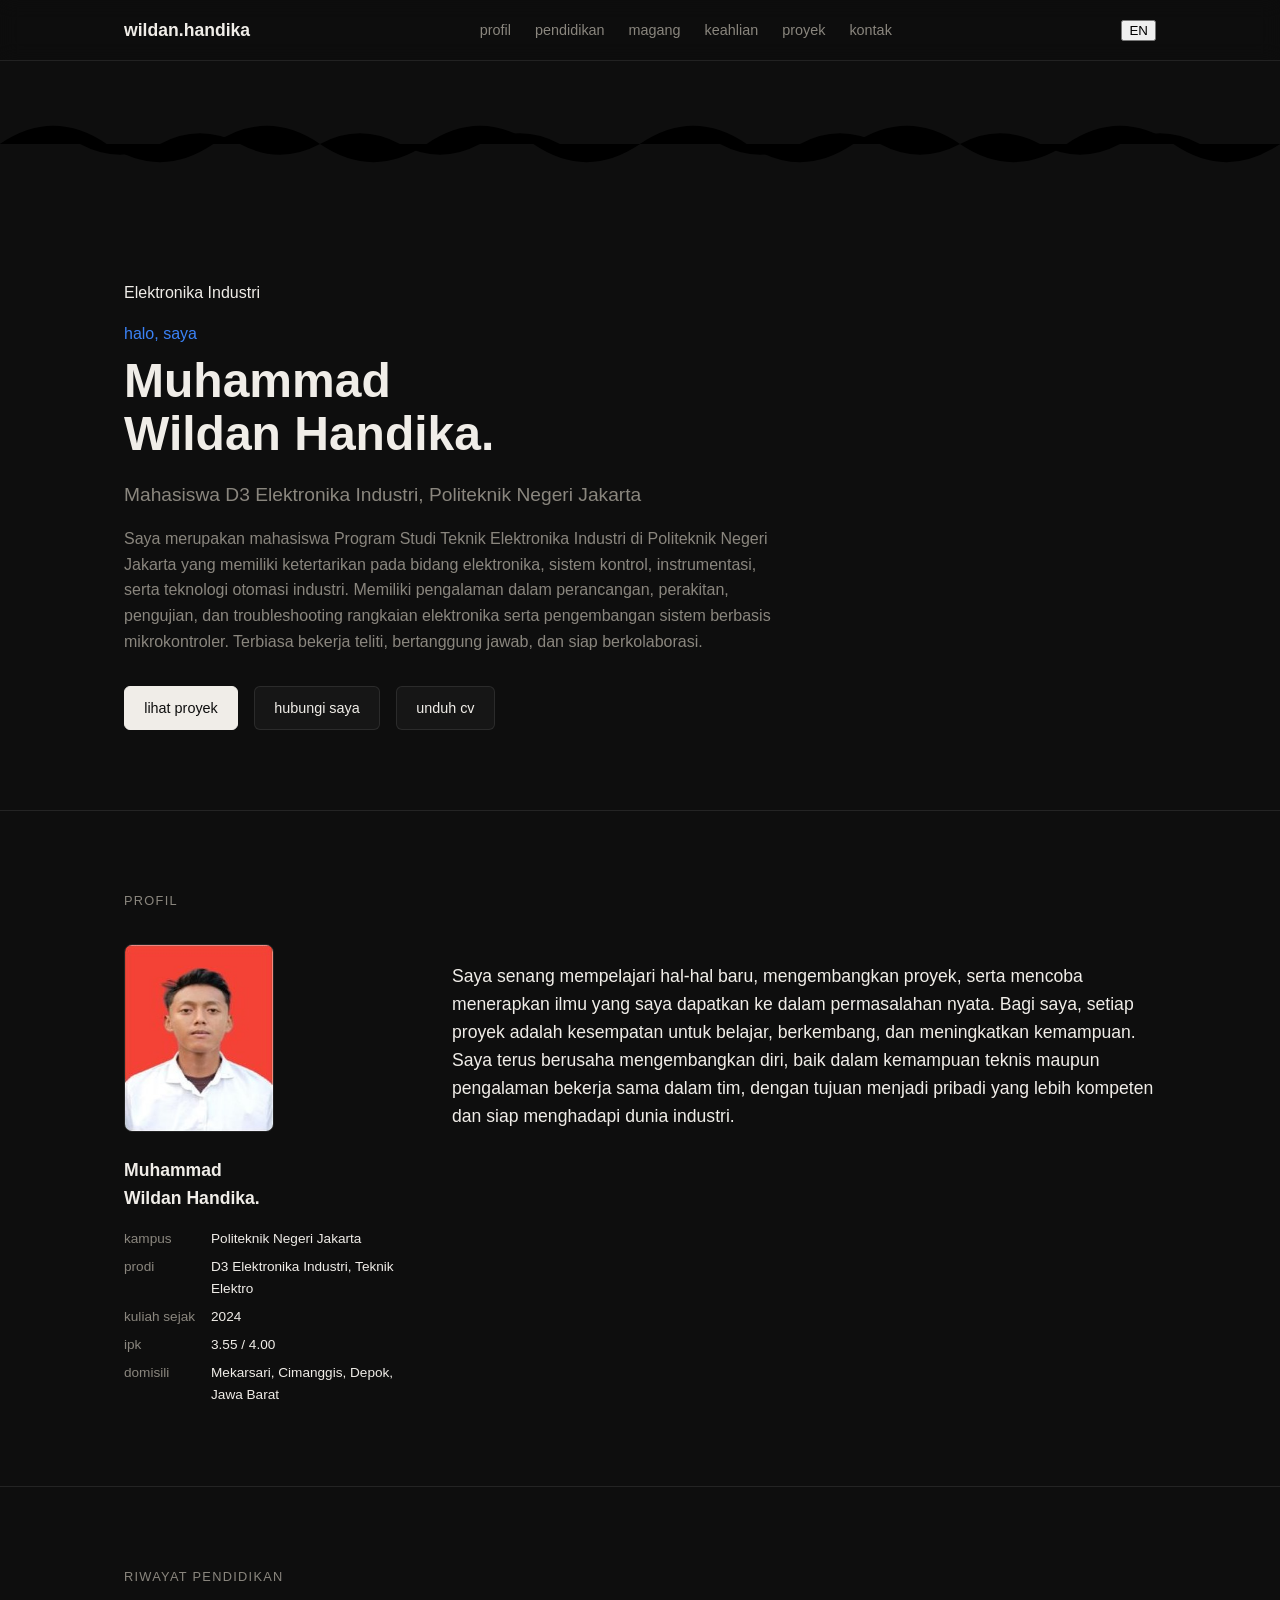
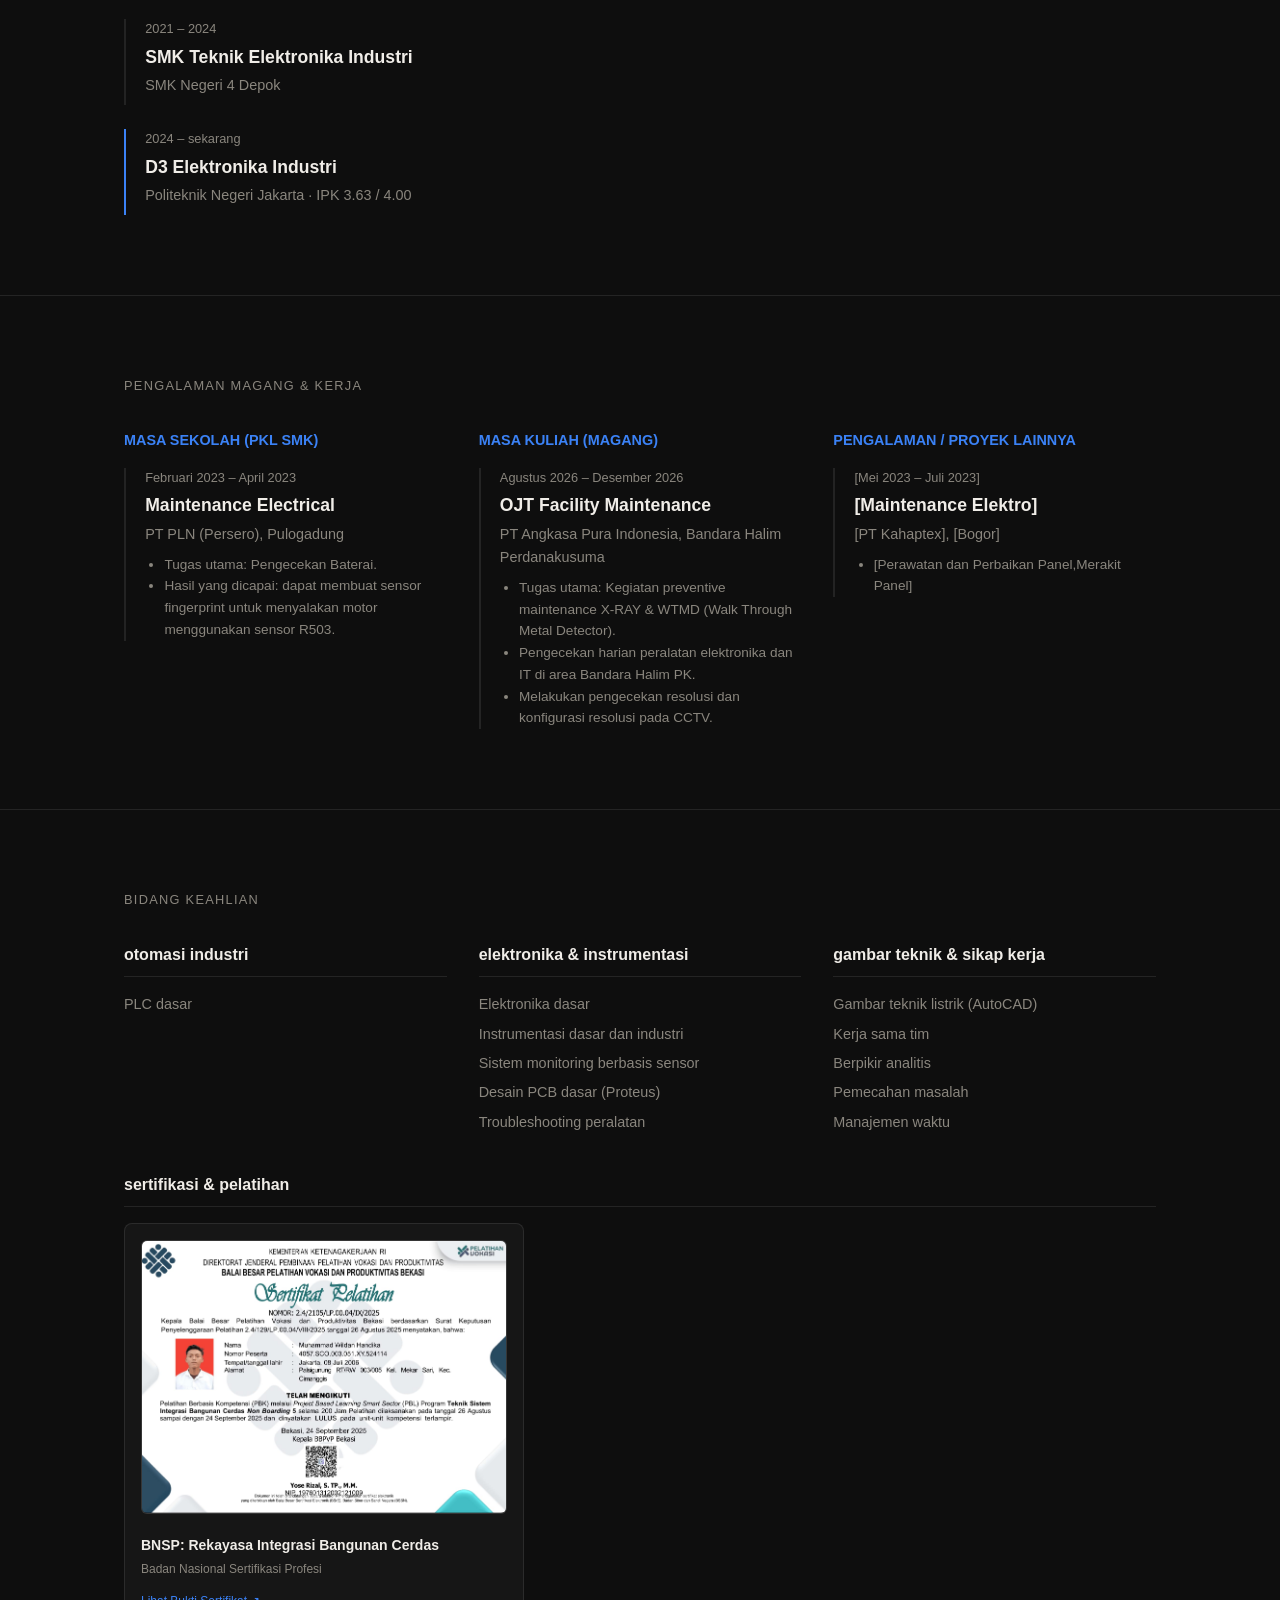
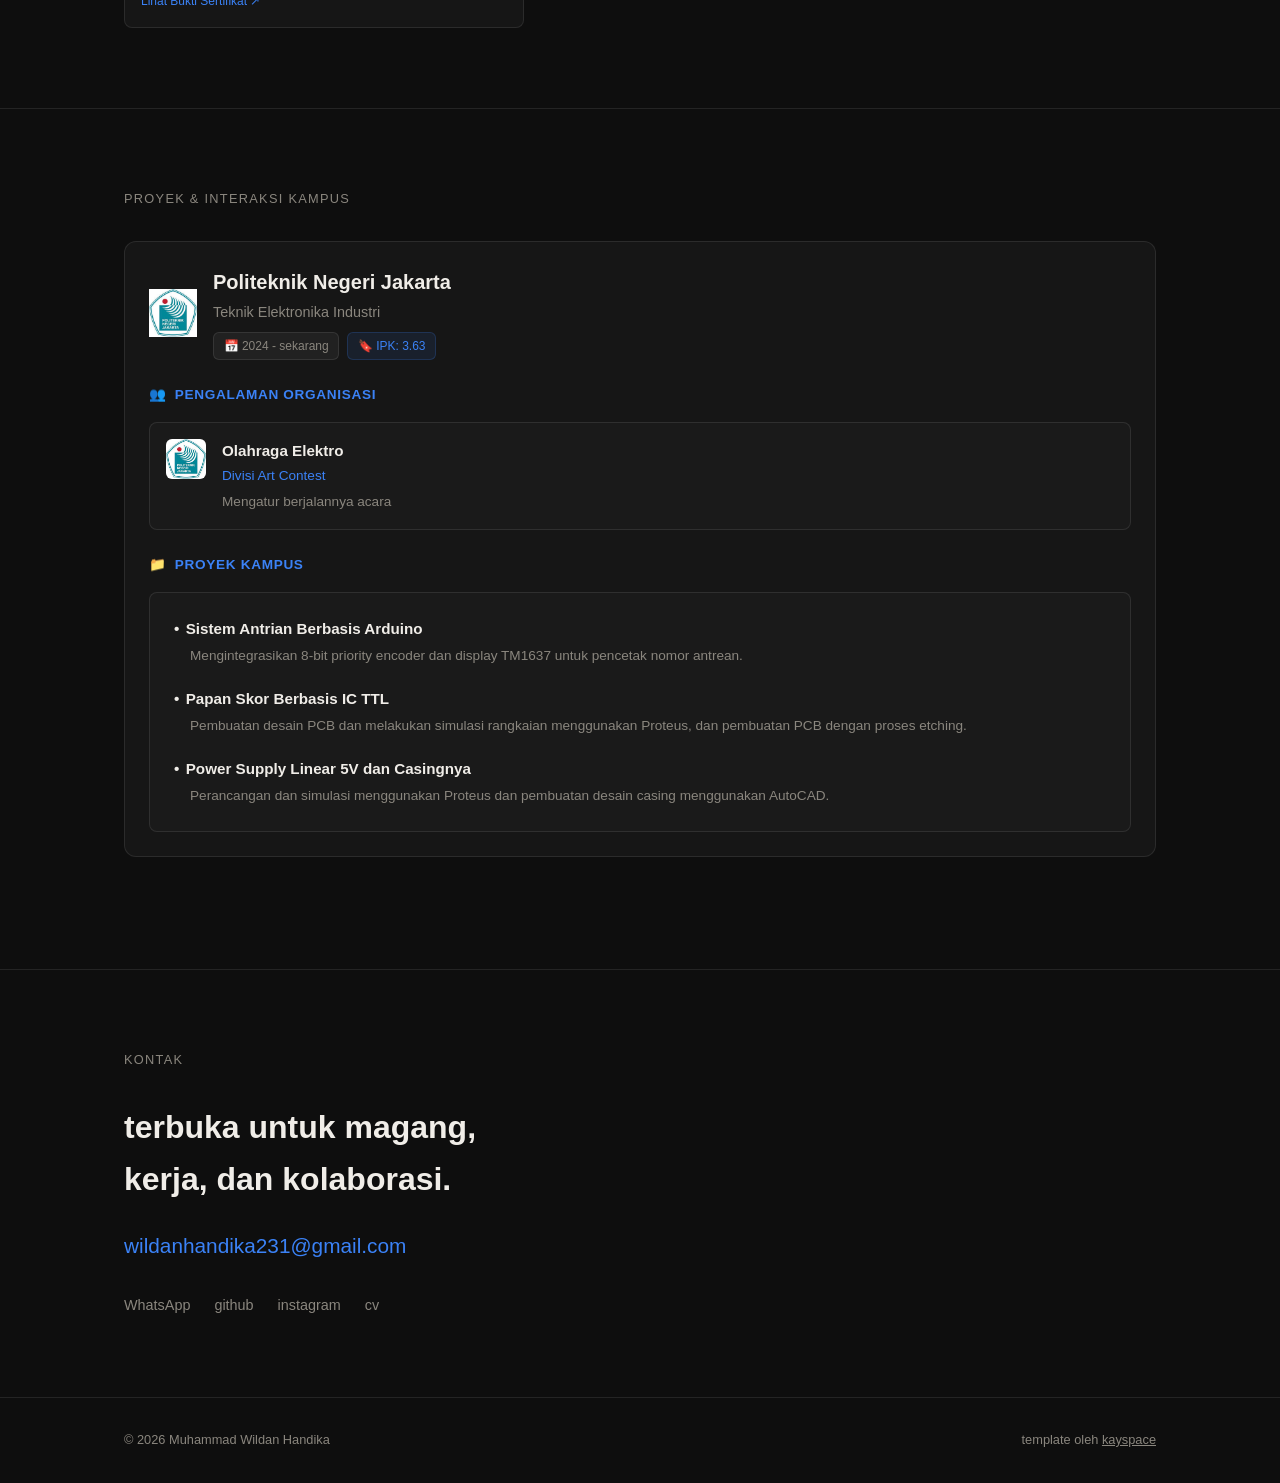
==== commit aad1cccb: "Update index.html" ====
--- a/index.html
+++ b/index.html
@@ -257,7 +257,7 @@
               <img class="org-logo" src="assets/img/logo-pnj.png" alt="Olahraga Elektro" />
               <div class="org-details">
                 <h4>Olahraga Elektro</h4>
-                <div class="role" data-id="Staff" data-en="Divisi Art Contest">Staff</div>
+                <div class="role" data-id="Staff" data-en="Divisi Art Contest">Divisi Art Contest</div>
                 <p data-id="Mengatur berjalannya acara" data-en="Managing the execution of the event">Mengatur berjalannya acara</p>
               </div>
             </div>
